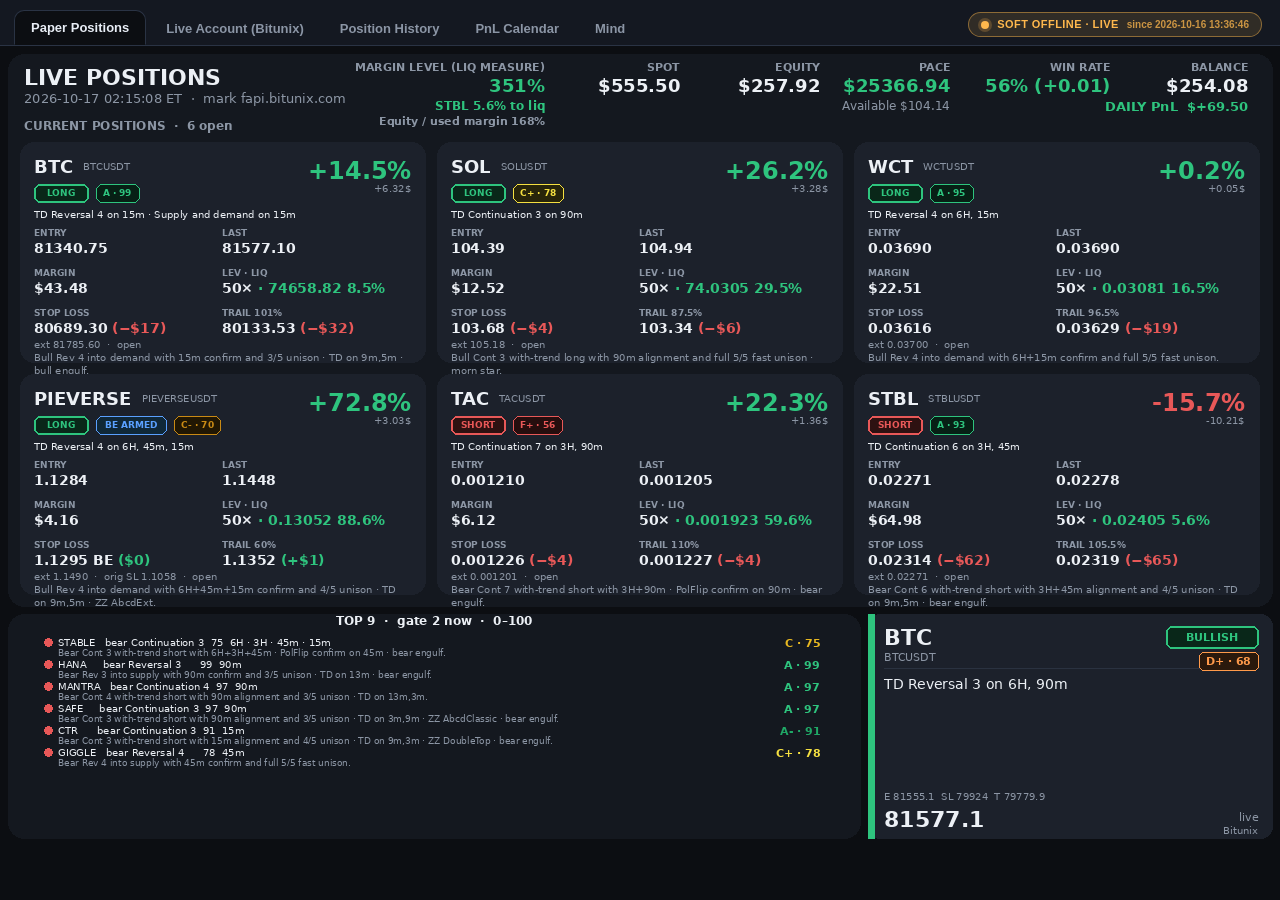
==== live-positions.html @ 1aa9d843 "board snapshot 2026-10-17 19:03:31 EDT" ====
<!doctype html>
<html lang="en">
<head>
<meta charset="utf-8"/>
<meta name="viewport" content="width=device-width, initial-scale=1"/>
<title>Live Positions · History</title>
<style>
  :root {
    --bg: #0c0e12;
    --panel: #141821;
    --card: #1a2030;
    --muted: #8b95a5;
    --white: #e8edf5;
    --bull: #2ec47e;
    --bear: #e85858;
    --line: #2a3344;
    --accent: #5aa0ff;
    --be: #5ec8ff;
    --trail: #c9a227;
  }
  * { box-sizing: border-box; }
  html, body {
    margin: 0; padding: 0; width: 100%; height: 100%;
    background: var(--bg); color: var(--white);
    font: 13px/1.35 -apple-system, BlinkMacSystemFont, "Segoe UI", sans-serif;
    cursor: default;
  }
  #chrome {
    display: flex; flex-direction: column; height: 100%;
  }
  #tabs {
    display: flex; gap: 4px; padding: 10px 14px 0;
    background: var(--panel); border-bottom: 1px solid var(--line);
    flex: 0 0 auto;
  }
  .tab {
    appearance: none; border: 0; cursor: pointer;
    background: transparent; color: var(--muted);
    padding: 10px 16px; border-radius: 10px 10px 0 0;
    font: 600 13px/1 -apple-system, BlinkMacSystemFont, "Segoe UI", sans-serif;
  }
  .tab:hover { color: var(--white); }
  .tab.active {
    background: var(--bg); color: var(--white);
    border: 1px solid var(--line); border-bottom-color: var(--bg);
  }
  #panels { flex: 1 1 auto; min-height: 0; position: relative; }
  .panel { display: none; width: 100%; height: 100%; }
  .panel.active { display: block; }
  #board, #acct-board {
    display: block; width: 100%; height: 100%;
    object-fit: contain; background: var(--bg);
    cursor: default;
  }
  /* No fixed bottom trade HUD/ticker: keep Top 9 Confluence unobstructed. */
  #hud { display: none !important; }
  #history-wrap {
    height: 100%; overflow: auto; padding: 12px 14px 24px;
  }
  #hist-summary {
    display: flex; flex-wrap: wrap; gap: 14px 22px;
    margin-bottom: 12px; color: var(--muted); font-size: 12px;
  }
  #hist-summary strong { color: var(--white); font-weight: 600; }
  table.hist {
    width: 100%; border-collapse: collapse; min-width: 1100px;
  }
  table.hist th, table.hist td {
    text-align: left; padding: 9px 10px;
    border-bottom: 1px solid var(--line); white-space: nowrap;
  }
  table.hist th {
    position: sticky; top: 0; background: var(--panel);
    color: var(--muted); font-size: 11px; font-weight: 600;
    letter-spacing: 0.02em; z-index: 1;
  }
  table.hist tr:hover td { background: rgba(255,255,255,0.02); }
  .up { color: var(--bull); }
  .dn { color: var(--bear); }
  .badge {
    display: inline-block; padding: 2px 8px; border-radius: 6px;
    font-size: 11px; font-weight: 700; letter-spacing: 0.03em;
  }
  .badge.long { color: var(--bull); background: rgba(46,196,126,0.12); border: 1px solid rgba(46,196,126,0.35); }
  .badge.short { color: var(--bear); background: rgba(232,88,88,0.12); border: 1px solid rgba(232,88,88,0.35); }
  .badge.SL { color: var(--bear); background: rgba(232,88,88,0.14); border: 1px solid rgba(232,88,88,0.4); }
  .badge.BE { color: var(--be); background: rgba(94,200,255,0.12); border: 1px solid rgba(94,200,255,0.4); }
  .badge.TRAIL { color: var(--trail); background: rgba(201,162,39,0.14); border: 1px solid rgba(201,162,39,0.45); }
  .badge.MANUAL, .badge.RESET, .badge.UNKNOWN {
    color: var(--muted); background: rgba(139,149,165,0.1); border: 1px solid rgba(139,149,165,0.35);
  }
  .empty {
    color: var(--muted); padding: 48px 16px; text-align: center; font-size: 15px;
  }

  /* PnL Calendar tab */
  #pnl-wrap {
    height: 100%; overflow: auto; padding: 14px 16px 28px;
  }
  #pnl-strip {
    display: flex; flex-wrap: wrap; gap: 12px 20px; align-items: center;
    margin-bottom: 16px; padding: 12px 14px;
    background: var(--panel); border: 1px solid var(--line); border-radius: 12px;
  }
  #pnl-strip .chip {
    display: flex; flex-direction: column; gap: 2px; min-width: 148px;
  }
  #pnl-strip .chip .lbl {
    color: var(--muted); font-size: 11px; font-weight: 600;
    letter-spacing: 0.04em; text-transform: uppercase;
  }
  #pnl-strip .chip .val {
    font-size: 18px; font-weight: 700; font-variant-numeric: tabular-nums;
  }
  #pnl-strip .meta {
    color: var(--muted); font-size: 12px; margin-left: auto;
    max-width: 420px; text-align: right; line-height: 1.35;
  }
  #pnl-cal-head {
    display: flex; align-items: baseline; justify-content: space-between;
    margin: 4px 0 10px;
  }
  #pnl-cal-head h2 {
    margin: 0; font-size: 16px; font-weight: 700; letter-spacing: 0.02em;
  }
  #pnl-cal-head .sub { color: var(--muted); font-size: 12px; }
  .cal-grid {
    display: grid; grid-template-columns: repeat(7, 1fr); gap: 6px;
    max-width: 920px;
  }
  .cal-dow {
    text-align: center; color: var(--muted); font-size: 11px; font-weight: 600;
    padding: 6px 0 2px; letter-spacing: 0.04em;
  }
  .cal-cell {
    min-height: 98px; border-radius: 10px; border: 1px solid var(--line);
    background: var(--card); padding: 8px 8px 6px;
    display: flex; flex-direction: column; gap: 2px;
  }
  .cal-cell.blank { visibility: hidden; border: 0; background: transparent; }
  .cal-cell.future { opacity: 0.45; }
  .cal-cell.today {
    border-color: var(--accent);
    box-shadow: 0 0 0 1px rgba(90,160,255,0.35);
  }
  .cal-cell .d {
    color: var(--muted); font-size: 11px; font-weight: 600;
  }
  .cal-cell.today .d { color: var(--accent); }
  .cal-cell .pnl {
    font-size: 14px; font-weight: 700; font-variant-numeric: tabular-nums;
  }
  .cal-cell .pnl.zero { color: var(--muted); font-weight: 500; }
  .cal-cell .pnl .cf {
    font-size: 11px; font-weight: 600; color: var(--muted);
    margin-left: 3px; white-space: nowrap;
  }
  .cal-cell .pace {
    font-size: 11px; font-weight: 600; font-variant-numeric: tabular-nums;
    letter-spacing: 0.01em;
  }
  .cal-cell .pace.zero { color: var(--muted); font-weight: 500; }
  .cal-cell .pace .tag {
    color: var(--muted); font-weight: 600; font-size: 10px;
    letter-spacing: 0.03em; text-transform: uppercase; margin-right: 3px;
  }
  .cal-cell .subn {
    color: var(--muted); font-size: 10px; margin-top: auto;
  }
  .cal-cell.up-bg { background: rgba(46,196,126,0.08); }
  .cal-cell.dn-bg { background: rgba(232,88,88,0.08); }

  #tabs { align-items: flex-end; }
  #soft-offline-badge {
    margin-left: auto;
    margin-bottom: 8px;
    margin-right: 4px;
    display: inline-flex; align-items: center; gap: 8px;
    padding: 6px 12px; border-radius: 999px;
    font: 700 11px/1 -apple-system, BlinkMacSystemFont, "Segoe UI", sans-serif;
    letter-spacing: 0.04em; text-transform: uppercase;
    border: 1px solid var(--line); color: var(--muted);
    background: rgba(139,149,165,0.08);
    user-select: none;
  }
  #soft-offline-badge .dot {
    width: 8px; height: 8px; border-radius: 50%;
    background: var(--muted); flex: 0 0 auto;
  }
  #soft-offline-badge.live {
    color: #ffb84d;
    border-color: rgba(255,184,77,0.45);
    background: rgba(255,184,77,0.12);
  }
  #soft-offline-badge.live .dot {
    background: #ffb84d;
    box-shadow: 0 0 0 3px rgba(255,184,77,0.22);
  }
  #soft-offline-badge .sub {
    font-weight: 600; text-transform: none; letter-spacing: 0;
    color: inherit; opacity: 0.75; font-size: 10px;
  }

  /* Mind tab — live trader-thought stream (mind/MIND_STREAM.jsonl) */
  #mind-wrap {
    height: 100%; display: flex; flex-direction: column;
    padding: 12px 14px 24px; gap: 10px; overflow-y: auto;
  }
  #mind-head {
    display: flex; align-items: baseline; gap: 14px; flex-wrap: wrap;
    color: var(--muted); font-size: 12px;
  }
  #mind-head strong { color: var(--white); font-weight: 600; }
  #mind-box {
    flex: 0 0 auto; height: 44vh; min-height: 220px; overflow-y: auto;
    background: var(--panel); border: 1px solid var(--line); border-radius: 12px;
    padding: 10px 14px;
    font: 13px/1.5 ui-monospace, SFMono-Regular, Menlo, Consolas, monospace;
  }
  #mind-box .mline {
    display: grid; grid-template-columns: 74px 92px 1fr; gap: 10px;
    padding: 3px 0 3px 8px; border-left: 2px solid transparent;
    border-bottom: 1px solid rgba(42,51,68,0.45);
  }
  #mind-box .mline:last-child { border-bottom: 0; }
  #mind-box .t { color: var(--muted); font-variant-numeric: tabular-nums; }
  #mind-box .a { color: var(--white); font-weight: 600; white-space: nowrap; overflow: hidden; text-overflow: ellipsis; }
  #mind-box .x {
    color: #cfd6e2; white-space: pre-wrap; word-break: break-word;
    font-family: -apple-system, BlinkMacSystemFont, "Segoe UI", sans-serif;
  }
  #mind-box .k { font-size: 10px; font-weight: 700; letter-spacing: 0.04em; text-transform: uppercase; margin-right: 6px; opacity: 0.85; }
  #mind-box .mline.close  { border-left-color: rgba(201,162,39,0.6); }  .mline.close  .k { color: var(--trail); }
  #mind-box .mline.pick   { border-left-color: rgba(46,196,126,0.6); }  .mline.pick   .k { color: var(--bull); }
  #mind-box .mline.skip   { border-left-color: rgba(139,149,165,0.45);} .mline.skip   .k { color: var(--muted); }
  #mind-box .mline.soft   { border-left-color: rgba(94,200,255,0.6); }  .mline.soft   .k { color: var(--be); }
  #mind-box .mline.ideology { border-left-color: rgba(180,140,255,0.6);} .mline.ideology .k { color: #b48cff; }
  #mind-box .mline.every9 { border-left-color: rgba(255,184,77,0.6); }  .mline.every9 .k { color: #ffb84d; }
  #mind-box .mline.out_of_scope{ border-left-color: rgba(255,170,60,0.8); } .mline.out_of_scope .k { color: #ffaa3c; }
  #mind-box .mline.thought{ border-left-color: rgba(90,160,255,0.6); }  .mline.thought .k { color: var(--accent); }
  #mind-panels {
    display: grid; grid-template-columns: repeat(auto-fit, minmax(420px, 1fr)); gap: 10px;
  }
  .mpanel {
    background: var(--panel); border: 1px solid var(--line); border-radius: 12px;
    padding: 10px 14px 12px; min-width: 0;
  }
  .mpanel h3 {
    margin: 0 0 8px; font-size: 12px; font-weight: 700; letter-spacing: 0.04em;
    text-transform: uppercase; color: var(--muted); display: flex; justify-content: space-between; gap: 8px;
  }
  .mpanel h3 .sub { text-transform: none; letter-spacing: 0; font-weight: 600; opacity: 0.8; }
  .mpanel .body { max-height: 340px; overflow-y: auto; font-size: 12.5px; line-height: 1.45; color: #cfd6e2; }
  .mpanel ul { margin: 2px 0 8px; padding-left: 18px; }
  .mpanel li { margin: 2px 0; }
  .mpanel .lbl2 { color: var(--muted); font-size: 11px; font-weight: 700; letter-spacing: 0.03em; text-transform: uppercase; margin: 8px 0 2px; }
  .mpanel .chipline { display: flex; flex-wrap: wrap; gap: 6px 14px; color: var(--muted); font-size: 12px; margin-bottom: 4px; }
  .mpanel .chipline strong { color: var(--white); }
  .mpanel details { border-top: 1px solid rgba(42,51,68,0.6); padding: 4px 0; }
  .mpanel summary { cursor: pointer; color: var(--white); font-weight: 600; }
  .mpanel details pre { white-space: pre-wrap; word-break: break-word; margin: 4px 0 6px; font: 12px/1.45 -apple-system, BlinkMacSystemFont, "Segoe UI", sans-serif; color: #cfd6e2; }
  .mpanel .ph { color: var(--bull); } .mpanel .off { color: var(--muted); }
  .mpanel .idea { padding: 4px 0; border-bottom: 1px solid rgba(42,51,68,0.45); }
  .mpanel .idea:last-child { border-bottom: 0; }
  .mpanel .idea .t { color: var(--muted); font-size: 11px; margin-right: 8px; }
  .mpanel .ro { color: var(--muted); font-size: 11px; margin-top: 6px; }
  #mind-box .quiet { color: var(--muted); padding: 40px 0; text-align: center; font-size: 15px;
    font-family: -apple-system, BlinkMacSystemFont, "Segoe UI", sans-serif; }
  /* Liquidation chip hotspot (Chill 2026-10-14): tooltip + MT4-style red pulse */
  #liq-hot { position:absolute; left:30.5%; top:0.6%; width:13.5%; height:8.4%; border-radius:8px; cursor:help; }
  #liq-hot.red { animation: liqpulse 1s ease-in-out infinite; }
  #liq-hot.amber { box-shadow: 0 0 0 2px rgba(240,176,64,.55) inset; }
  @keyframes liqpulse { 0%,100% { box-shadow:0 0 0 2px rgba(232,88,88,.9) inset, 0 0 10px rgba(232,88,88,.7);} 50% { box-shadow:0 0 0 2px rgba(232,88,88,.15) inset, 0 0 0 rgba(232,88,88,0);} }
</style>
</head>
<body>
<div id="chrome">
  <div id="tabs" role="tablist">
    <button class="tab active" data-tab="live" role="tab" aria-selected="true">Paper Positions</button>
    <button class="tab" data-tab="acct" role="tab" aria-selected="false">Live Account (Bitunix)</button>
    <button class="tab" data-tab="history" role="tab" aria-selected="false">Position History</button>
    <button class="tab" data-tab="pnl" role="tab" aria-selected="false">PnL Calendar</button>
    <button class="tab" data-tab="mind" role="tab" aria-selected="false">Mind</button>
    <div id="soft-offline-badge" title="Soft Offline fallback status" aria-live="polite">
      <span class="dot" aria-hidden="true"></span>
      <span class="lbl">Soft Offline · —</span>
      <span class="sub"></span>
    </div>
  </div>
  <div id="panels">
    <div id="panel-live" class="panel active" role="tabpanel">
      <div id="board-wrap" style="position:relative;display:inline-block;max-width:100%">
      <img id="board" alt="Live Positions board" src="positions-board.png"/>
      <div id="liq-hot" title="Liquidation: loading…"></div>
      </div>
    </div>
    <div id="panel-acct" class="panel" role="tabpanel">
      <div id="acct-board-wrap" style="position:relative;display:inline-block;max-width:100%">
      <img id="acct-board" alt="Live Account (Bitunix) board" src="live-account-board.png"/>
      </div>
      <div id="acct-summary" class="empty" style="display:none">Live account board unavailable.</div>
    </div>
    <div id="panel-history" class="panel" role="tabpanel">
      <div id="history-wrap">
        <div id="hist-summary">Loading history…</div>
        <div id="hist-table"></div>
      </div>
    </div>
    <div id="panel-pnl" class="panel" role="tabpanel">
      <div id="pnl-wrap">
        <div id="pnl-strip">Loading calendar…</div>
        <div id="pnl-cal-head">
          <h2 id="pnl-month-label">—</h2>
          <div class="sub" id="pnl-month-sub"></div>
        </div>
        <div id="pnl-grid" class="cal-grid"></div>
      </div>
    </div>
    <div id="panel-mind" class="panel" role="tabpanel">
      <div id="mind-wrap">
        <div id="mind-head"><span>Trader thought · LeBron + Apothua</span><span id="mind-meta"></span></div>
        <div id="mind-box" aria-live="polite"><div class="quiet">Mind is quiet.</div></div>
        <div id="mind-panels">
          <div class="mpanel" id="mp-soft"><h3>Current Soft Growth <span class="sub"></span></h3><div class="body">Loading…</div></div>
          <div class="mpanel" id="mp-aplus"><h3>A+ Criteria <span class="sub"></span></h3><div class="body">Loading…</div></div>
          <div class="mpanel" id="mp-ideo"><h3>Ideology <span class="sub"></span></h3><div class="body">Loading…</div></div>
          <div class="mpanel" id="mp-shadow"><h3>Shadow account (live balance, never sends orders) <span class="sub"></span></h3><div class="body">Loading…</div></div>
          <div class="mpanel" id="mp-ideas"><h3>Out-of-scope ideas <span class="sub"></span></h3><div class="body">No ideas yet.</div></div>
          <div class="mpanel" id="mp-apothua-actions"><h3>Apothua actions <span class="sub"></span></h3><div class="body">No actions yet.</div></div>
        </div>
      </div>
    </div>
  </div>
</div>
<script>
const img = document.getElementById('board');
const histSummary = document.getElementById('hist-summary');
const histTable = document.getElementById('hist-table');

function bust(url) {
  return url + (url.includes('?') ? '&' : '?') + 'ts=' + Date.now();
}
function fmtPx(v) {
  if (v == null || v === '') return '—';
  const n = Number(v);
  if (!Number.isFinite(n)) return String(v);
  if (Math.abs(n) >= 100) return n.toFixed(2);
  if (Math.abs(n) >= 1) return n.toFixed(4);
  if (Math.abs(n) >= 0.01) return n.toFixed(5);
  return n.toFixed(6);
}
function fmtUsd(v) {
  if (v == null || !Number.isFinite(Number(v))) return '—';
  const n = Number(v);
  const sign = n > 0 ? '+' : '';
  return sign + '$' + n.toFixed(2);
}
function fmtPct(v) {
  if (v == null || !Number.isFinite(Number(v))) return '—';
  const n = Number(v);
  const sign = n > 0 ? '+' : '';
  return sign + n.toFixed(2) + '%';
}
function fmtDur(sec) {
  if (sec == null || !Number.isFinite(Number(sec))) return '—';
  let s = Math.max(0, Math.round(Number(sec)));
  const h = Math.floor(s / 3600); s %= 3600;
  const m = Math.floor(s / 60); s %= 60;
  if (h) return h + 'h ' + m + 'm';
  if (m) return m + 'm ' + s + 's';
  return s + 's';
}
/* Chill confluence grade colors — same ladder as render_last9.score_grade */
const GRADE_HEX = {
  'A+': '#4EFF9A', 'A': '#2EC47E', 'A-': '#1FA866',
  'B+': '#7EE8B0', 'B': '#B4D84A', 'B-': '#8AA82E',
  'C+': '#F5E040', 'C': '#E8B820', 'C-': '#C98A14',
  'D+': '#FF9A4A', 'D': '#F07828', 'D-': '#D05018',
  'F': '#E85858', '—': '#8B95A5'
};
function gradeLetter(score) {
  if (score == null || score === '') return '—';
  const s = Math.max(0, Math.min(100, Math.round(Number(score))));
  if (!Number.isFinite(s)) return '—';
  if (s >= 100) return 'A+';
  if (s >= 93) return 'A';
  if (s >= 90) return 'A-';
  if (s >= 87) return 'B+';
  if (s >= 83) return 'B';
  if (s >= 80) return 'B-';
  if (s >= 77) return 'C+';
  if (s >= 73) return 'C';
  if (s >= 70) return 'C-';
  if (s >= 67) return 'D+';
  if (s >= 63) return 'D';
  if (s >= 60) return 'D-';
  return 'F';
}
function gradeHex(letter, score) {
  const L = (score != null && score !== '') ? gradeLetter(score)
    : ((letter && letter !== '') ? String(letter) : '—');
  return GRADE_HEX[L] || GRADE_HEX['—'];
}
function gradeBadgeHtml(grade, score) {
  let letter = grade || '—';
  let label;
  if (score != null && score !== '') {
    letter = gradeLetter(score);
    label = letter + '·' + Number(score);
  } else {
    label = '—';
    letter = '—';
  }
  const hex = gradeHex(letter, score);
  return '<span class="grade" style="color:' + hex + '">' + label + '</span>';
}

document.querySelectorAll('.tab').forEach(btn => {
  btn.addEventListener('click', () => {
    document.querySelectorAll('.tab').forEach(b => {
      b.classList.toggle('active', b === btn);
      b.setAttribute('aria-selected', b === btn ? 'true' : 'false');
    });
    const id = btn.dataset.tab;
    document.getElementById('panel-live').classList.toggle('active', id === 'live');
    document.getElementById('panel-history').classList.toggle('active', id === 'history');
    document.getElementById('panel-pnl').classList.toggle('active', id === 'pnl');
    document.getElementById('panel-mind').classList.toggle('active', id === 'mind');
    document.getElementById('panel-acct').classList.toggle('active', id === 'acct');
    if (id === 'acct') refreshAcct();
    if (id === 'history') refreshHistory();
    if (id === 'pnl') refreshPnl();
    if (id === 'mind') { mindStick = true; refreshMind(); refreshMindPanels(); }
  });
});

function refreshPng() {
  const next = new Image();
  next.onload = () => { img.src = next.src; };
  next.src = bust('positions-board.png');
}

async function refreshHistory() {
  try {
    const r = await fetch(bust('position-history.json'), {cache: 'no-store'});
    if (!r.ok) throw new Error('HTTP ' + r.status);
    const d = await r.json();
    const rows = d.positionList || [];
    const bt = d.by_trigger || {};
    const trigBits = Object.keys(bt).sort().map(k => k + ' ' + bt[k]).join(' · ') || '—';
    histSummary.innerHTML =
      '<span>Updated <strong>' + (d.updated_iso || '—') + '</strong></span>' +
      '<span>Closed <strong>' + (d.n || 0) + '</strong></span>' +
      '<span>Wins <strong class="up">' + (d.wins || 0) + '</strong> · Losses <strong class="dn">' + (d.losses || 0) + '</strong></span>' +
      '<span>Realized <strong class="' + ((d.realized_pnl_usd || 0) >= 0 ? 'up' : 'dn') + '">' +
        fmtUsd(d.realized_pnl_usd) + '</strong></span>' +
      '<span>Exits <strong>' + trigBits + '</strong></span>';
    if (!rows.length) {
      histTable.innerHTML = '<div class="empty">No closed paper positions yet.</div>';
      return;
    }
    let html = '<table class="hist"><thead><tr>' +
      '<th>Symbol</th><th>Side</th><th>Entry</th><th>Close</th>' +
      '<th>Qty (notional)</th><th>Margin</th><th>Lev</th>' +
      '<th>Realized PnL</th><th>Margin %</th><th>Fee</th><th>Funding</th>' +
      '<th>Exit</th><th>Trail %</th><th>Kind</th>' +
      '<th>Opened</th><th>Closed</th><th>Duration</th>' +
      '</tr></thead><tbody>';
    for (const row of rows) {
      const pnl = Number(row.realizedPNL != null ? row.realizedPNL : row.pnl_usd);
      const pct = Number(row.pnl_margin_pct);
      const pnlCls = pnl >= 0 ? 'up' : 'dn';
      const pctCls = pct >= 0 ? 'up' : 'dn';
      const side = (row.side_ui || '—').toUpperCase();
      const sideCls = side === 'LONG' ? 'long' : (side === 'SHORT' ? 'short' : '');
      const trig = row.exit_trigger || 'UNKNOWN';
      const trail = row.trail_pct != null ? (Number(row.trail_pct) + '%') : '—';
      html += '<tr>' +
        '<td><strong>' + (row.symbol || row.name || '—') + '</strong></td>' +
        '<td><span class="badge ' + sideCls + '">' + side + '</span></td>' +
        '<td>' + fmtPx(row.entryPrice != null ? row.entryPrice : row.entry) + '</td>' +
        '<td>' + fmtPx(row.closePrice != null ? row.closePrice : row.exit) + '</td>' +
        '<td>' + fmtPx(row.maxQty != null ? row.maxQty : row.notional) + '</td>' +
        '<td>' + (row.margin != null ? ('$' + Number(row.margin).toFixed(2)) : '—') + '</td>' +
        '<td>' + (row.leverage != null ? (row.leverage + '×') : '—') + '</td>' +
        '<td class="' + pnlCls + '">' + fmtUsd(pnl) + '</td>' +
        '<td class="' + pctCls + '">' + fmtPct(pct) + '</td>' +
        '<td>' + (row.fee != null ? ('$' + Number(row.fee).toFixed(4)) : '—') + '</td>' +
        '<td>' + (row.funding != null ? Number(row.funding).toFixed(4) : '0.0000') + '</td>' +
        '<td><span class="badge ' + trig + '">' + trig + '</span></td>' +
        '<td>' + trail + '</td>' +
        '<td>' + (row.kind || '—') + '</td>' +
        '<td>' + (row.opened_et || '—') + '</td>' +
        '<td>' + (row.closed_et || '—') + '</td>' +
        '<td>' + fmtDur(row.duration_sec) + '</td>' +
        '</tr>';
    }
    html += '</tbody></table>';
    histTable.innerHTML = html;
  } catch (e) {
    histSummary.textContent = 'Waiting for history… (' + e.message + ')';
    histTable.innerHTML = '';
  }
}


const MONTH_NAMES = ['January','February','March','April','May','June',
  'July','August','September','October','November','December'];
const DOW = ['Mon','Tue','Wed','Thu','Fri','Sat','Sun'];

function fmtUsdSigned(v) {
  if (v == null || !Number.isFinite(Number(v))) return '—';
  const n = Number(v);
  if (Math.abs(n) < 0.005) return '$0.00';
  const sign = n > 0 ? '+' : '−';
  const body = Math.abs(n).toLocaleString('en-US', {
    minimumFractionDigits: 2, maximumFractionDigits: 2
  });
  return sign + '$' + body;
}
function fmtR(v) {
  if (v == null || !Number.isFinite(Number(v))) return '—';
  const n = Number(v);
  const sign = n > 0 ? '+' : (n < 0 ? '' : '');
  return sign + n.toFixed(2) + 'R';
}

async function refreshPnl() {
  const strip = document.getElementById('pnl-strip');
  const grid = document.getElementById('pnl-grid');
  const monthLabel = document.getElementById('pnl-month-label');
  const monthSub = document.getElementById('pnl-month-sub');
  try {
    const r = await fetch(bust('mind/PNL_CALENDAR.json'), {cache: 'no-store'});
    if (!r.ok) throw new Error('HTTP ' + r.status);
    const d = await r.json();
    const s7 = d.pnl_7d || {};
    const s30 = d.pnl_30d || {};
    const today = d.today || {};
    const cls = (v) => (Number(v) > 0 ? 'up' : (Number(v) < 0 ? 'dn' : ''));
    const paceLine = (pnl, pace, note) =>
      '<span class="lbl" style="margin-top:8px">Pace</span>' +
      '<span class="val ' + cls(pace) + '">' + fmtUsdSigned(pace) + '</span>' +
      '<span class="subn" style="color:var(--muted);font-size:11px">' + note + '</span>';
    const n7 = (s7.pace_n != null ? s7.pace_n : (s7.days || 7));
    const n30 = (s30.pace_n != null ? s30.pace_n : (s30.days || 30));
    strip.innerHTML =
      '<div class="chip"><span class="lbl">1-day PnL</span>' +
        '<span class="val ' + cls(today.pnl_usd) + '">' + fmtUsdSigned(today.pnl_usd) + '</span>' +
        '<span class="subn" style="color:var(--muted);font-size:11px">' +
          (today.date || '—') + ' · ' + (today.n || 0) + ' closes</span>' +
        paceLine(today.pnl_usd, today.pace_usd,
          'live · locks 20:00 ET · day × 365') +
        '</div>' +
      '<div class="chip"><span class="lbl">7-day PnL</span>' +
        '<span class="val ' + cls(s7.pnl_usd) + '">' + fmtUsdSigned(s7.pnl_usd) + '</span>' +
        '<span class="subn" style="color:var(--muted);font-size:11px">' +
          fmtR(s7.r) + ' · ' + (s7.n || 0) + ' closes</span>' +
        paceLine(s7.pnl_usd, s7.pace_usd,
          'avg day × 365 · N=' + n7) +
        '</div>' +
      '<div class="chip"><span class="lbl">30-day PnL</span>' +
        '<span class="val ' + cls(s30.pnl_usd) + '">' + fmtUsdSigned(s30.pnl_usd) + '</span>' +
        '<span class="subn" style="color:var(--muted);font-size:11px">' +
          fmtR(s30.r) + ' · ' + (s30.n || 0) + ' closes</span>' +
        paceLine(s30.pnl_usd, s30.pace_usd,
          'avg day × 365 · N=' + n30) +
        '</div>' +
      '<div class="meta">Day = closes in [prev 20:00, this 20:00) ET · ' +
        'Pace locks with that day at 20:00 ET · ' +
        '1-day = PnL × 365 · 7/30 = (sum PnL / N) × 365 · ' +
        'updated ' + (d.updated_iso || '—') +
        '<br/>window ' + ((d.current_session_window || {}).start_et || '') +
        ' → ' + ((d.current_session_window || {}).end_et || '') + '</div>';

    const m = d.month || {};
    const y = m.year, mo = m.month;
    monthLabel.textContent = (MONTH_NAMES[(mo || 1) - 1] || '') + ' ' + (y || '');
    monthSub.textContent = 'Session cutoff 20:00 ET · cell Pace = day PnL × 365 · locks with the day';

    let g = '';
    for (const dow of DOW) g += '<div class="cal-dow">' + dow + '</div>';
    const cells = m.cells || [];
    for (const c of cells) {
      if (!c) {
        g += '<div class="cal-cell blank"></div>';
        continue;
      }
      const pnl = Number(c.pnl_usd || 0);
      const empty = !!c.empty || c.n === 0;
      let pnlCls = 'zero';
      let bg = '';
      if (!empty && pnl > 0) { pnlCls = 'up'; bg = ' up-bg'; }
      else if (!empty && pnl < 0) { pnlCls = 'dn'; bg = ' dn-bg'; }
      const fut = c.is_future ? ' future' : '';
      const tod = c.is_today ? ' today' : '';
      const pnlTxt = empty ? (c.is_future ? '—' : '$0') : fmtUsdSigned(pnl);
      // $550 session day only (2026-10-03). Parenthetical is display-only.
      // 7d/30d chips keep using actual pnl. Pace above stays day PnL × 365.
      let cfHtml = '';
      if (!c.is_future && c.counterfactual_pnl_usd != null &&
          Number.isFinite(Number(c.counterfactual_pnl_usd))) {
        cfHtml = ' <span class="cf" title="if never reset: actual × (pre-reset Balance / 550)">(' +
          fmtUsdSigned(Number(c.counterfactual_pnl_usd)) + ')</span>';
      }
      let sub = empty
        ? (c.is_future ? '' : 'no closes')
        : ((c.n || 0) + ' close' + (c.n === 1 ? '' : 's') +
           (c.r != null ? (' · ' + fmtR(c.r)) : ''));
      if (cfHtml) sub = (sub ? sub + ' · ' : '') + 'no-reset × pre/550';
      let paceHtml = '';
      if (!c.is_future) {
        const pace = (c.pace_usd == null) ? (pnl * 365) : Number(c.pace_usd);
        const paceCls = (empty || Math.abs(pace) < 0.005) ? 'zero' : (pace > 0 ? 'up' : 'dn');
        const lockTag = c.is_today ? 'live' : 'locked';
        paceHtml = '<div class="pace ' + paceCls + '"><span class="tag">Pace</span>' +
          fmtUsdSigned(pace) + ' · ' + lockTag + '</div>';
      }
      g += '<div class="cal-cell' + bg + fut + tod + '">' +
        '<div class="d">' + c.day + '</div>' +
        '<div class="pnl ' + pnlCls + '">' + pnlTxt + cfHtml + '</div>' +
        paceHtml +
        '<div class="subn">' + sub + '</div>' +
        '</div>';
    }
    grid.innerHTML = g;
  } catch (e) {
    strip.textContent = 'Waiting for PnL calendar… (' + e.message + ')';
    grid.innerHTML = '';
  }
}


async function refreshSoftOfflineBadge() {
  const el = document.getElementById('soft-offline-badge');
  if (!el) return;
  const lbl = el.querySelector('.lbl');
  const sub = el.querySelector('.sub');
  try {
    const r = await fetch(bust('mind/SOFT_OFFLINE_FALLBACK.json'), {cache: 'no-store'});
    if (!r.ok) throw new Error('HTTP ' + r.status);
    const d = await r.json();
    const armed = !!d.armed;
    const pct = d.usage_remaining_pct;
    const thr = (d.threshold_pct != null ? Number(d.threshold_pct) : 2);
    const live = armed || (pct != null && Number(pct) <= thr);
    el.classList.toggle('live', live);
    lbl.textContent = live ? 'Soft Offline · LIVE' : 'Soft Offline · off';
    let tip = live
      ? (d.reason || 'box Soft/Ideology owns every-9')
      : 'agent Soft (prefer while usage > ' + thr + '%)';
    if (pct != null && Number.isFinite(Number(pct))) {
      tip += ' · usage ' + Number(pct).toFixed(1) + '%';
    }
    sub.textContent = live ? (d.armed_ts_et ? ('since ' + String(d.armed_ts_et).replace(/\s*ET$/, '')) : '') : '';
    el.title = tip;
  } catch (e) {
    el.classList.remove('live');
    lbl.textContent = 'Soft Offline · —';
    sub.textContent = '';
    el.title = 'Soft Offline status unavailable (' + e.message + ')';
  }
}

const MIND_MAX = 200;
let mindStick = true;
let mindLastSig = '';
function escHtml(s) {
  return String(s == null ? '' : s).replace(/[&<>"']/g, c => ({'&':'&amp;','<':'&lt;','>':'&gt;','"':'&quot;',"'":'&#39;'}[c]));
}
(function () {
  const box = document.getElementById('mind-box');
  if (box) box.addEventListener('scroll', () => {
    mindStick = (box.scrollHeight - box.scrollTop - box.clientHeight) < 24;
  });
})();
async function refreshMind() {
  const box = document.getElementById('mind-box');
  const meta = document.getElementById('mind-meta');
  if (!box) return;
  let rows = [];
  try {
    const r = await fetch(bust('mind/MIND_STREAM.jsonl'), {cache: 'no-store'});
    if (r.ok) {
      const txt = await r.text();
      const lines = txt.split('\n').filter(l => l.trim()).slice(-MIND_MAX);
      for (const l of lines) { try { rows.push(JSON.parse(l)); } catch (e) {} }
    }
  } catch (e) { rows = []; }
  const sig = rows.length + '|' + (rows.length ? (rows[rows.length - 1].ts + rows[rows.length - 1].text) : '');
  if (sig === mindLastSig) return;
  mindLastSig = sig;
  if (!rows.length) {
    box.innerHTML = '<div class="quiet">Mind is quiet.</div>';
    meta.textContent = '';
    return;
  }
  let html = '';
  for (const d of rows) {
    const kind = String(d.kind || 'thought').replace(/[^a-z0-9]/gi, '');
    const et = String(d.ts_et || '');
    const hm = (et.match(/(\d{2}:\d{2}:\d{2})/) || [,''])[1];
    html += '<div class="mline ' + kind + '" title="' + escHtml(et + (d.ref ? ' · ' + d.ref : '')) + '">' +
      '<span class="t">' + escHtml(hm ? hm.slice(0, 5) + ' ET' : '—') + '</span>' +
      '<span class="a">' + escHtml(d.author || '—') + '</span>' +
      '<span class="x"><span class="k">' + escHtml(kind) + '</span>' +
        (d.symbol ? '<strong>' + escHtml(String(d.symbol).replace(/USDT$/, '')) + '</strong> · ' : '') +
        escHtml(d.text || '') + '</span>' +
      '</div>';
  }
  box.innerHTML = html;
  const last = rows[rows.length - 1];
  meta.innerHTML = '<strong>' + rows.length + '</strong> recent · last ' + escHtml(last.ts_et || '—');
  if (mindStick) box.scrollTop = box.scrollHeight;
}

let mindPanelsSig = '';
const mindIdeoOpen = {};
function setPanel(id, sub, html) {
  const el = document.getElementById(id);
  if (!el) return;
  el.querySelector('h3 .sub').textContent = sub || '';
  const body = el.querySelector('.body');
  const st = body.scrollTop;
  body.innerHTML = html;
  body.scrollTop = st;
}
function fmtR2(v) { const n = Number(v); return Number.isFinite(n) ? ((n > 0 ? '+' : '') + n.toFixed(2) + 'R') : '—'; }
async function refreshMindPanels() {
  let d;
  try {
    const r = await fetch(bust('mind/MIND_PANELS.json'), {cache: 'no-store'});
    if (!r.ok) throw new Error('HTTP ' + r.status);
    d = await r.json();
  } catch (e) {
    for (const id of ['mp-soft','mp-aplus','mp-ideo']) setPanel(id, '', '<span class="off">Waiting for panels… (' + escHtml(e.message) + ')</span>');
    return;
  }
  const sig = d.generated_et + '|' + JSON.stringify(d.src_mtimes || {});
  if (sig === mindPanelsSig) return;
  mindPanelsSig = sig;
  // (a) Soft growth
  const s = d.soft || {};
  let h = '<div class="chipline"><span>Kept closes <strong>' + escHtml(s.n_kept ?? '—') + '</strong></span>' +
    '<span>Last 13 avg <strong>' + fmtR2(s.last13_avg_r) + '</strong>' + (s.last13_at_close_count != null ? ' at close ' + s.last13_at_close_count : '') + '</span>' +
    '<span>Baseline <strong>' + fmtR2(s.baseline_avg_r) + '</strong></span></div>';
  if (s.bias_bars_label) h += '<div class="lbl2">Bias harden / un-harden bars</div><div class="ro">' + escHtml(s.bias_bars_label) + '</div>';
  h += '<div class="lbl2">Active flags</div><ul>' + ((s.active_flags || []).map(f => '<li>' + escHtml(f.text) + '</li>').join('') || '<li class="off">none</li>') + '</ul>';
  h += '<div class="lbl2">Ranking unlocks</div><ul>' + ((s.unlocks || []).map(u => '<li>' + escHtml(u) + '</li>').join('') || '<li class="off">none</li>') + '</ul>';
  const cd = s.combo_demotions || [];
  h += '<div class="lbl2">Provisional combo demotions (' + cd.length + ')</div><ul>' +
    (cd.map(c => '<li><strong>' + escHtml(c.label) + '</strong> · n=' + escHtml(c.n ?? '—') + ' · avg ' + fmtR2(c.avg_net_r) + ' net · sum ' + fmtR2(c.sum_net_r) + (c.provisional ? ' · provisional' : '') + '</li>').join('') || '<li class="off">none</li>') + '</ul>';
  h += '<div class="lbl2">Floors</div><ul>' + ((s.floors || []).map(f => '<li title="' + escHtml(f.note || '') + '"><span class="' + (f.on ? 'ph' : 'off') + '">' + (f.on ? 'ON' : 'off') + '</span> ' + escHtml(f.floor) + (f.applied_et ? ' · ' + escHtml(String(f.applied_et).slice(0, 19)) : '') + '</li>').join('') || '<li class="off">none</li>') + '</ul>';
  if (s.next_best) h += '<div class="ro">Next Soft step: ' + escHtml(s.next_best) + '</div>';
  setPanel('mp-soft', 'updated ' + (s.updated_et || '—'), h);
  // (c) A+ criteria
  const a = d.a_plus || {};
  h = '<div class="chipline"><span>' + escHtml(a.scale || '') + '</span></div>';
  h += '<div class="lbl2">A+ combos</div><ul>' + ((a.a_plus_combos || []).map(c => '<li><strong>' + escHtml(c.label) + '</strong> · <span class="' + (c.status === 'placeholder' ? '' : 'ph') + '">' + escHtml(c.role || c.status) + '</span>' +
    ((c.tfs && c.tfs.length) ? ' · TFs ' + escHtml(c.tfs.join(', ')) : '') + '<br/><span class="off">' + escHtml(c.evidence || '') + '</span></li>').join('') || '<li class="off">none</li>') + '</ul>';
  if (a.placeholder_rule) h += '<div class="lbl2">Placeholder rule</div><div>' + escHtml(a.placeholder_rule) + '</div>';
  if (a.proof_bar) h += '<div class="lbl2">Proof bar</div><div>' + escHtml(a.proof_bar) + '</div>';
  if (a.cont_profile) h += '<div class="lbl2">Cont yardstick (high-A, cap 92)</div><div>Counts ' + escHtml((a.cont_profile.cont_counts || []).join('/')) + ' · ≥' + escHtml(a.cont_profile.min_tfs) + ' TFs · unison ≥' + escHtml(a.cont_profile.min_unison) + '</div>';
  if ((a.combo_floors || []).length) h += '<div class="lbl2">Approved combo floors</div><ul>' + a.combo_floors.map(f => '<li>' + escHtml(f.combo) + ' · floor ' + escHtml(f.floor) + ' / cap ' + escHtml(f.cap) + (f.scope ? ' · ' + escHtml(f.scope) : '') + '</li>').join('') + '</ul>';
  setPanel('mp-aplus', 'updated ' + (a.updated_et || '—'), h);
  // (b) Ideology (collapsible sections; keeps user's open/closed choice)
  const ideo = d.ideology || {};
  document.querySelectorAll('#mp-ideo details').forEach(el => { mindIdeoOpen[el.dataset.h] = el.open; });
  h = (ideo.sections || []).map(sec => {
    const open = (sec.heading in mindIdeoOpen) ? mindIdeoOpen[sec.heading] : !!sec.open;
    return '<details data-h="' + escHtml(sec.heading) + '"' + (open ? ' open' : '') + '><summary>' + escHtml(sec.heading) + '</summary><pre>' + escHtml(sec.text) + '</pre></details>';
  }).join('') || '<span class="off">IDEOLOGY.md not found.</span>';
  setPanel('mp-ideo', 'updated ' + (ideo.updated_et || '—'), h);
  // (d) Ideas — display only
  const ideas = (d.ideas || []).slice(-50);
  h = ideas.length ? ideas.slice().reverse().map(i => '<div class="idea"><span class="t">' + escHtml(String(i.ts_et || '').slice(5, 16)) + ' · ' + escHtml(i.author || '') + '</span>' + (i.symbol ? '<strong>' + escHtml(String(i.symbol).replace(/USDT$/, '')) + '</strong> · ' : '') + escHtml(i.text || '') + '</div>').join('')
    : '<span class="off">No ideas yet.</span>';
  h += '<div class="ro">Display only — ideas never auto-apply to Soft or Ideology.</div>';
  setPanel('mp-ideas', ideas.length + ' shown', h);
  // (e) Apothua actions — code/creations, trade requests + verdicts, trades, every-9 decisions (display only)
  const acts = (d.apothua_actions || []).slice(-50);
  h = acts.length ? acts.slice().reverse().map(i => '<div class="idea"><span class="t">' + escHtml(String(i.ts_et || '').slice(5, 16)) + ' · ' + escHtml(String(i.action || '').replace(/_/g, ' ')) + '</span>' + (i.symbol ? '<strong>' + escHtml(String(i.symbol).replace(/USDT$/, '')) + '</strong> · ' : '') + escHtml(i.text || '') + '</div>').join('')
    : '<span class="off">No actions yet.</span>';
  h += '<div class="ro">Display only — what Apothua did, newest first.</div>';
  setPanel('mp-apothua-actions', acts.length + ' shown', h);
}

function tick() {
  refreshPng();
  refreshSoftOfflineBadge();
  if (document.getElementById('panel-history').classList.contains('active')) {
    refreshHistory();
  }
  if (document.getElementById('panel-pnl').classList.contains('active')) {
    refreshPnl();
  }
  if (document.getElementById('panel-mind').classList.contains('active')) {
    refreshMind();
    refreshMindPanels();
  }
}
// Deep link: live-positions.html#mind (also #history, #pnl) opens that tab.
(function () {
  const h = (location.hash || '').replace('#', '');
  const b = h && document.querySelector('.tab[data-tab="' + h + '"]');
  if (b) b.click();
})();
tick();
setInterval(tick, 2500);

async function loadShadow() {
  try {
    const r = await fetch(bust('positions-live.json'), {cache: 'no-store'});
    const d = await r.json(); const s = d.shadow; const el = document.querySelector('#mp-shadow .body');
    if (!s) { el.textContent = 'No shadow data yet.'; return; }
    const g = d.paper_live_regime || {};
    el.textContent = `Balance $${s.balance} · Equity $${s.equity} · Available $${s.available} · start $${Number(s.start_balance).toFixed(4)} · ` +
      `${s.n_open} open (${(s.opens||[]).join(', ')}) · ${s.n_closed} closed · ${s.n_skipped} skipped (min qty) · ${s.n_liquidations} cross liquidations · ` +
      `regime ${g.id||''} fee ${(g.fee_rate*100||0).toFixed(3)}%/side, stop slip ${(g.stop_slip_frac*100||0).toFixed(0)}% of gap`;
  } catch (e) {}
}
loadShadow(); setInterval(loadShadow, 10000);
async function loadLiq() {
  try {
    const r = await fetch(bust('positions-live.json'), {cache: 'no-store'});
    const d = await r.json(); const L = d.liquidation; const el = document.getElementById('liq-hot');
    if (!el) return;
    el.className = L ? (L.state || '') : '';
    if (!L) { el.title = 'Liquidation: flat, no opens'; return; }
    const th = L.thresholds || {};
    const lines = (d.positions || []).map(p => `${(p.symbol||'').replace('USDT','')} ${p.side}: liq ${p.liq_price == null ? 'none (cross cushion covers it)' : p.liq_price} · ${p.distance_to_liq_pct == null ? '—' : p.distance_to_liq_pct.toFixed(2) + '%'} away · MMR ${((p.liq_mmr||0)*100).toFixed(2)}%`);
    el.title = `Margin level (liq measure) ${L.margin_level_pct}% (equity $${L.equity} ÷ maintenance margin $${L.maint_margin_total}) · same number the ML guard reads\n` +
      `Equity / used margin ${L.equity_used_pct}% (used margin $${L.used_margin}) · cross · ${L.source}\n` +
      `Amber: ML ≤${th.margin_level_amber}% or liq ≤${th.liq_dist_amber}% · Red: ML ≤${th.margin_level_red}% or liq ≤${th.liq_dist_red}%\n\n` + lines.join('\n');
  } catch (e) {}
}
loadLiq(); setInterval(loadLiq, 2500);
// Live Account (Bitunix) tab: same board as Paper Positions, rendered from live-account.json
// (read-only export) by live-mirror/render_live_account_board.py into live-account-board.png.
const acctImg = document.getElementById('acct-board');
function refreshAcct() {
  const next = new Image();
  next.onload = () => { acctImg.src = next.src; acctImg.style.display = ''; document.getElementById('acct-summary').style.display = 'none'; };
  next.onerror = () => { if (!acctImg.naturalWidth) { acctImg.style.display = 'none'; document.getElementById('acct-summary').style.display = ''; } };
  next.src = bust('live-account-board.png');
}
setInterval(() => { if (document.getElementById('panel-acct').classList.contains('active')) refreshAcct(); }, 2500);
</script>
</body>
</html>
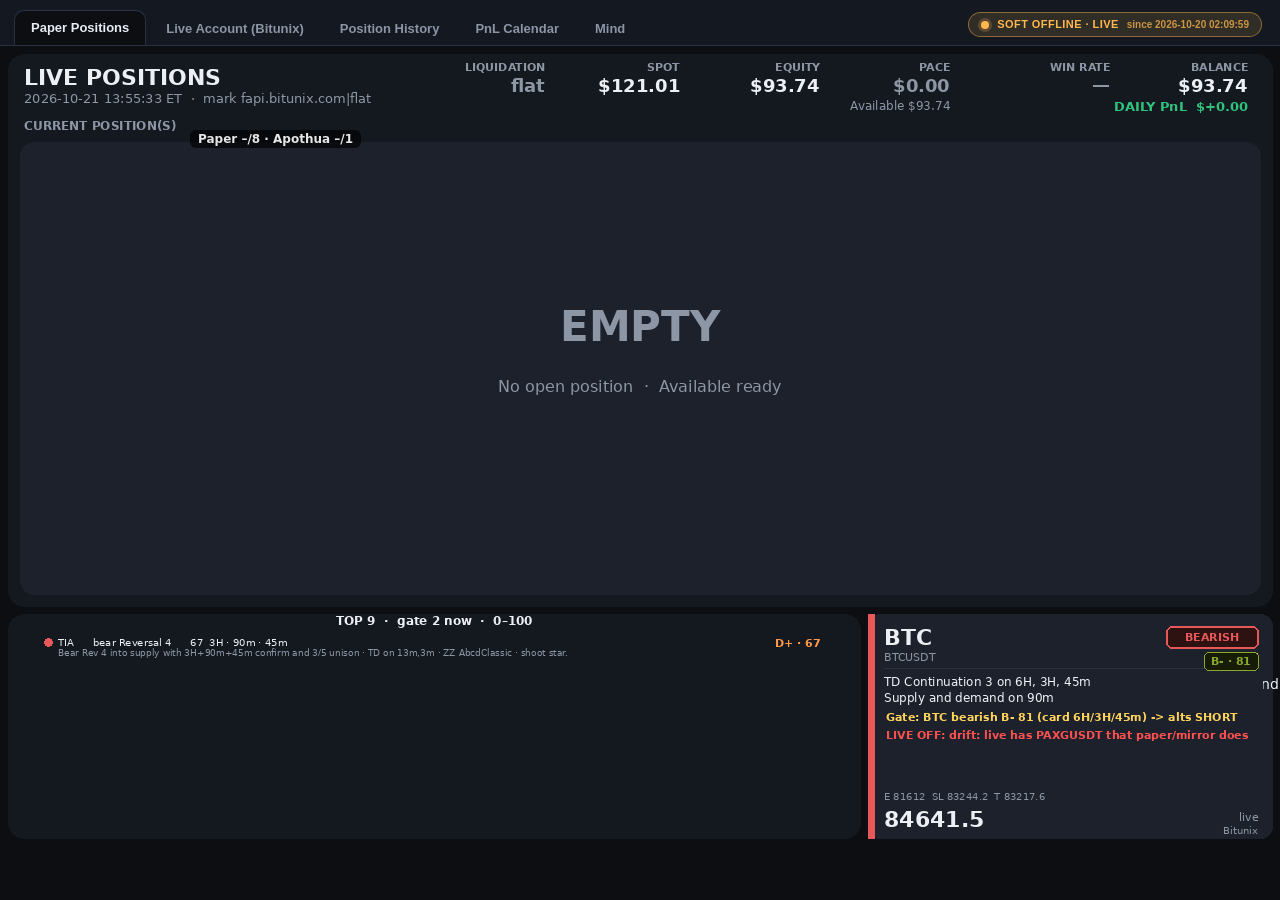
==== commit e01ceb3a: "board snapshot 2026-10-21 13:56:20 EDT" ====
--- a/live-positions.html
+++ b/live-positions.html
@@ -292,6 +292,7 @@
       <div id="board-wrap" style="position:relative;display:inline-block;max-width:100%">
       <img id="board" alt="Live Positions board" src="positions-board.png"/>
       <div id="liq-hot" title="Liquidation: loading…"></div>
+      <div id="slot-split" style="position:absolute;top:84px;left:190px;z-index:5;font:600 12px system-ui,sans-serif;background:rgba(0,0,0,.65);color:#e6e6e6;padding:2px 8px;border-radius:6px" title="Chill 11:26 AM 10/19: slots 1-8 scanner, slot 9 Apothua only">Paper –/8 · Apothua –/1</div>
       </div>
     </div>
     <div id="panel-acct" class="panel" role="tabpanel">
@@ -326,7 +327,6 @@
           <div class="mpanel" id="mp-ideo"><h3>Ideology <span class="sub"></span></h3><div class="body">Loading…</div></div>
           <div class="mpanel" id="mp-shadow"><h3>Shadow account (live balance, never sends orders) <span class="sub"></span></h3><div class="body">Loading…</div></div>
           <div class="mpanel" id="mp-ideas"><h3>Out-of-scope ideas <span class="sub"></span></h3><div class="body">No ideas yet.</div></div>
-          <div class="mpanel" id="mp-apothua-actions"><h3>Apothua actions <span class="sub"></span></h3><div class="body">No actions yet.</div></div>
         </div>
       </div>
     </div>
@@ -777,24 +777,20 @@
     : '<span class="off">No ideas yet.</span>';
   h += '<div class="ro">Display only — ideas never auto-apply to Soft or Ideology.</div>';
   setPanel('mp-ideas', ideas.length + ' shown', h);
-  // (e) Apothua actions — code/creations, trade requests + verdicts, trades, every-9 decisions (display only)
-  const acts = (d.apothua_actions || []).slice(-50);
-  h = acts.length ? acts.slice().reverse().map(i => '<div class="idea"><span class="t">' + escHtml(String(i.ts_et || '').slice(5, 16)) + ' · ' + escHtml(String(i.action || '').replace(/_/g, ' ')) + '</span>' + (i.symbol ? '<strong>' + escHtml(String(i.symbol).replace(/USDT$/, '')) + '</strong> · ' : '') + escHtml(i.text || '') + '</div>').join('')
-    : '<span class="off">No actions yet.</span>';
-  h += '<div class="ro">Display only — what Apothua did, newest first.</div>';
-  setPanel('mp-apothua-actions', acts.length + ' shown', h);
-}
-
+}
+
+let _tk = 0;
 function tick() {
-  refreshPng();
-  refreshSoftOfflineBadge();
-  if (document.getElementById('panel-history').classList.contains('active')) {
+  refreshPng();                       // paper positions: every 1s (changes each paper tick)
+  const heavy = (_tk++ % 3 === 0);    // history / PnL / Mind / badge files are big: every 3s
+  if (heavy) refreshSoftOfflineBadge();
+  if (heavy && document.getElementById('panel-history').classList.contains('active')) {
     refreshHistory();
   }
-  if (document.getElementById('panel-pnl').classList.contains('active')) {
+  if (heavy && document.getElementById('panel-pnl').classList.contains('active')) {
     refreshPnl();
   }
-  if (document.getElementById('panel-mind').classList.contains('active')) {
+  if (heavy && document.getElementById('panel-mind').classList.contains('active')) {
     refreshMind();
     refreshMindPanels();
   }
@@ -806,7 +802,7 @@
   if (b) b.click();
 })();
 tick();
-setInterval(tick, 2500);
+setInterval(tick, 1000)  /* 10/19: 1s poll (was 2.5s) */;
 
 async function loadShadow() {
   try {
@@ -824,6 +820,7 @@
   try {
     const r = await fetch(bust('positions-live.json'), {cache: 'no-store'});
     const d = await r.json(); const L = d.liquidation; const el = document.getElementById('liq-hot');
+    { const ss = document.getElementById('slot-split'); if (ss) { const ps = d.positions || []; const na = ps.filter(p => (p.source||'') === 'apothua').length; ss.textContent = `Paper ${ps.length - na}/8 · Apothua ${na}/1`; } }
     if (!el) return;
     el.className = L ? (L.state || '') : '';
     if (!L) { el.title = 'Liquidation: flat, no opens'; return; }
@@ -834,7 +831,7 @@
       `Amber: ML ≤${th.margin_level_amber}% or liq ≤${th.liq_dist_amber}% · Red: ML ≤${th.margin_level_red}% or liq ≤${th.liq_dist_red}%\n\n` + lines.join('\n');
   } catch (e) {}
 }
-loadLiq(); setInterval(loadLiq, 2500);
+loadLiq(); setInterval(loadLiq, 1000);
 // Live Account (Bitunix) tab: same board as Paper Positions, rendered from live-account.json
 // (read-only export) by live-mirror/render_live_account_board.py into live-account-board.png.
 const acctImg = document.getElementById('acct-board');
@@ -844,7 +841,7 @@
   next.onerror = () => { if (!acctImg.naturalWidth) { acctImg.style.display = 'none'; document.getElementById('acct-summary').style.display = ''; } };
   next.src = bust('live-account-board.png');
 }
-setInterval(() => { if (document.getElementById('panel-acct').classList.contains('active')) refreshAcct(); }, 2500);
+setInterval(() => { if (document.getElementById('panel-acct').classList.contains('active')) refreshAcct(); }, 2000);
 </script>
 </body>
 </html>
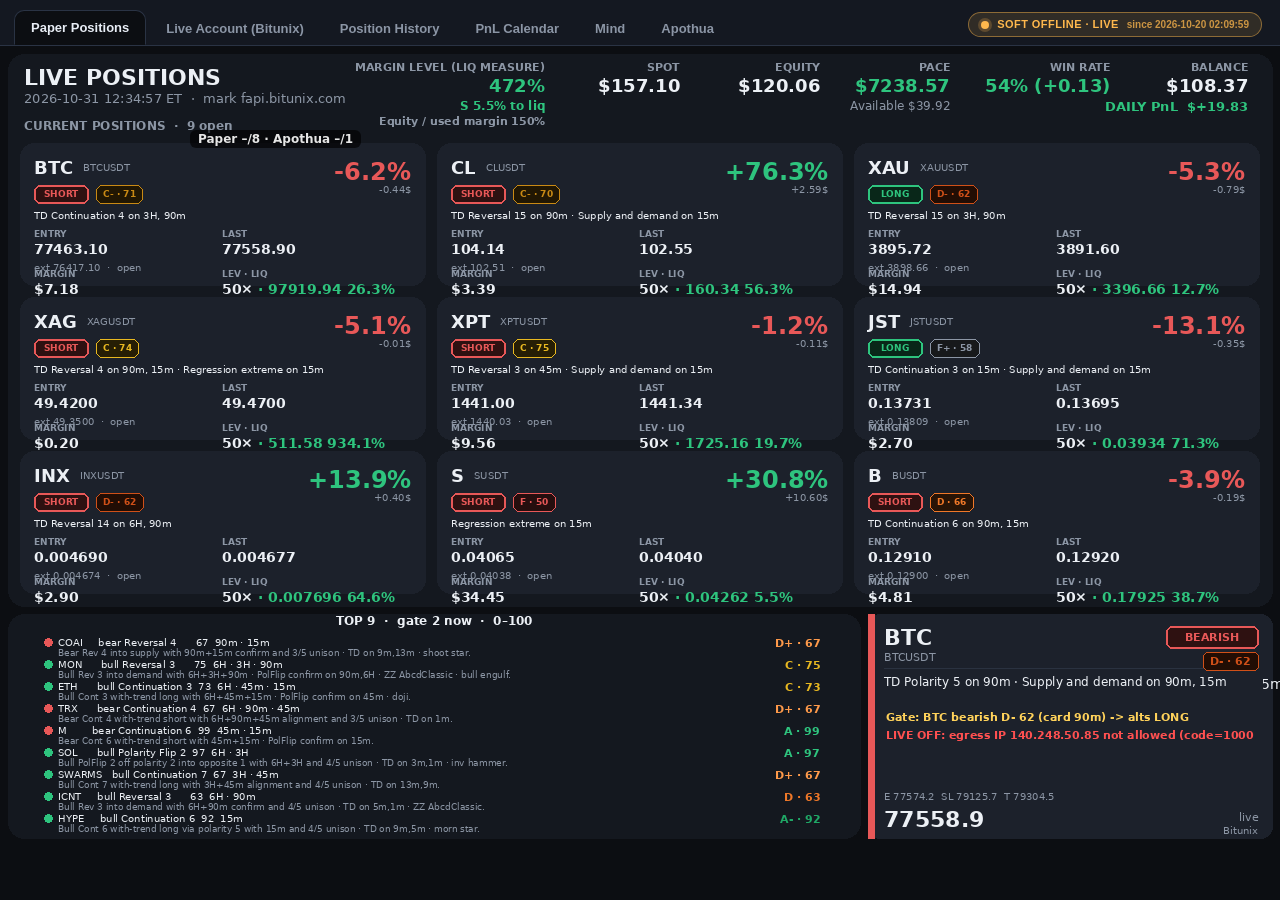
==== commit dd21955b: "board snapshot 2026-10-31 12:36:58 EDT" ====
--- a/live-positions.html
+++ b/live-positions.html
@@ -266,6 +266,99 @@
   .mpanel .ro { color: var(--muted); font-size: 11px; margin-top: 6px; }
   #mind-box .quiet { color: var(--muted); padding: 40px 0; text-align: center; font-size: 15px;
     font-family: -apple-system, BlinkMacSystemFont, "Segoe UI", sans-serif; }
+
+  /* Apothua tab — local chat (chat.py :8787), Chill t233u */
+  #apothua-wrap {
+    height: 100%; display: flex; flex-direction: column;
+    padding: 12px 14px 16px; gap: 10px; min-height: 0;
+  }
+  #apothua-head {
+    display: flex; align-items: baseline; gap: 14px; flex-wrap: wrap;
+    color: var(--muted); font-size: 12px;
+  }
+  #apothua-head strong { color: var(--white); font-weight: 600; }
+  #apothua-box {
+    flex: 1 1 auto; min-height: 280px; overflow-y: auto;
+    background: var(--panel); border: 1px solid var(--line); border-radius: 12px;
+    padding: 12px 14px;
+  }
+  /* Chill 11:56 PM ET 10/28: pending Apothua proposals with Approve / Reject */
+  #apothua-props:empty { display: none; }
+  #apothua-props { margin: 0 0 8px; display: flex; flex-direction: column; gap: 6px; }
+  #apothua-props .prop { background: var(--card); border: 1px solid var(--accent); border-radius: 10px; padding: 8px 12px;
+    font-size: 13px; color: #cfd6e2; white-space: pre-wrap; word-break: break-word; }
+  #apothua-props .prop .live { color: var(--bear, #ff6b6b); font-weight: 700; }
+  #apothua-props .prop button { margin: 6px 8px 0 0; padding: 4px 12px; border-radius: 8px; border: 1px solid var(--line);
+    background: var(--panel); color: var(--white); cursor: pointer; }
+  #apothua-props .prop button.ok { border-color: var(--bull); }
+  #apothua-box .bubble.feed { border-color: var(--accent); }
+  #apothua-box .quiet { color: var(--muted); padding: 40px 0; text-align: center; font-size: 15px; }
+  #apothua-box .bubble {
+    max-width: 78%; margin: 8px 0; padding: 8px 12px; border-radius: 12px;
+    font-size: 13.5px; line-height: 1.45; white-space: pre-wrap; word-break: break-word;
+  }
+  #apothua-box .bubble.you {
+    margin-left: auto; background: rgba(90,160,255,0.18); border: 1px solid rgba(90,160,255,0.35);
+    color: var(--white);
+  }
+  #apothua-box .bubble.apo {
+    margin-right: auto; background: var(--card); border: 1px solid var(--line); color: #cfd6e2;
+  }
+  #apothua-box .bubble .who {
+    font-size: 10px; font-weight: 700; letter-spacing: 0.04em; text-transform: uppercase;
+    color: var(--muted); margin-bottom: 4px;
+  }
+  #apothua-box .bubble.you .who { color: var(--accent); }
+  #apothua-box .bubble.apo .who { color: var(--bull); }
+  #apothua-box .att {
+    display: flex; flex-wrap: wrap; gap: 8px; margin-top: 6px;
+  }
+  #apothua-box .att a, #apothua-box .att span {
+    font-size: 11px; color: var(--accent); text-decoration: none;
+  }
+  #apothua-box .att img {
+    max-width: 160px; max-height: 120px; border-radius: 8px; border: 1px solid var(--line); display: block;
+  }
+  #apothua-box .thinking {
+    color: var(--muted); font-size: 13px; font-style: italic; padding: 6px 0;
+  }
+  #apothua-compose {
+    display: flex; flex-direction: column; gap: 8px;
+    background: var(--panel); border: 1px solid var(--line); border-radius: 12px;
+    padding: 10px 12px;
+  }
+  #apothua-compose.drag {
+    border-color: var(--accent); box-shadow: 0 0 0 2px rgba(90,160,255,0.25);
+  }
+  #apothua-pending {
+    display: flex; flex-wrap: wrap; gap: 6px; font-size: 12px; color: var(--muted);
+  }
+  #apothua-pending .chip {
+    background: var(--card); border: 1px solid var(--line); border-radius: 8px;
+    padding: 3px 8px; display: inline-flex; align-items: center; gap: 6px;
+  }
+  #apothua-pending .chip button {
+    background: transparent; border: 0; color: var(--muted); cursor: pointer; font-size: 14px; line-height: 1;
+  }
+  #apothua-row {
+    display: flex; gap: 8px; align-items: flex-end;
+  }
+  #apothua-text {
+    flex: 1; min-height: 42px; max-height: 120px; resize: vertical;
+    background: var(--card); color: var(--white); border: 1px solid var(--line);
+    border-radius: 10px; padding: 10px 12px; font: 14px/1.4 -apple-system, BlinkMacSystemFont, "Segoe UI", sans-serif;
+  }
+  #apothua-text:focus { outline: none; border-color: var(--accent); }
+  #apothua-row button, #apothua-attach-btn {
+    background: var(--card); color: var(--white); border: 1px solid var(--line);
+    border-radius: 10px; padding: 10px 14px; font-size: 13px; font-weight: 600; cursor: pointer;
+  }
+  #apothua-row button.primary {
+    background: rgba(90,160,255,0.22); border-color: rgba(90,160,255,0.45); color: var(--accent);
+  }
+  #apothua-row button:disabled { opacity: 0.5; cursor: not-allowed; }
+  #apothua-file { display: none; }
+
   /* Liquidation chip hotspot (Chill 2026-10-14): tooltip + MT4-style red pulse */
   #liq-hot { position:absolute; left:30.5%; top:0.6%; width:13.5%; height:8.4%; border-radius:8px; cursor:help; }
   #liq-hot.red { animation: liqpulse 1s ease-in-out infinite; }
@@ -281,6 +374,7 @@
     <button class="tab" data-tab="history" role="tab" aria-selected="false">Position History</button>
     <button class="tab" data-tab="pnl" role="tab" aria-selected="false">PnL Calendar</button>
     <button class="tab" data-tab="mind" role="tab" aria-selected="false">Mind</button>
+    <button class="tab" data-tab="apothua" role="tab" aria-selected="false">Apothua</button>
     <div id="soft-offline-badge" title="Soft Offline fallback status" aria-live="polite">
       <span class="dot" aria-hidden="true"></span>
       <span class="lbl">Soft Offline · —</span>
@@ -330,6 +424,24 @@
         </div>
       </div>
     </div>
+
+    <div id="panel-apothua" class="panel" role="tabpanel">
+      <div id="apothua-wrap">
+        <div id="apothua-head"><span>Talk to <strong>Apothua</strong> · local, no Grok usage</span><span id="apothua-meta"></span></div>
+        <div id="apothua-props" aria-live="polite"></div>
+        <div id="apothua-box" aria-live="polite"><div class="quiet">Say hello to Apothua.</div></div>
+        <div id="apothua-compose">
+          <div id="apothua-pending"></div>
+          <div id="apothua-row">
+            <button type="button" id="apothua-attach-btn" title="Attach a picture or file">Attach</button>
+            <textarea id="apothua-text" rows="2" placeholder="Message Apothua…"></textarea>
+            <button type="button" class="primary" id="apothua-send">Send</button>
+          </div>
+          <input type="file" id="apothua-file" multiple>
+        </div>
+      </div>
+    </div>
+
   </div>
 </div>
 <script>
@@ -427,10 +539,12 @@
     document.getElementById('panel-pnl').classList.toggle('active', id === 'pnl');
     document.getElementById('panel-mind').classList.toggle('active', id === 'mind');
     document.getElementById('panel-acct').classList.toggle('active', id === 'acct');
+    document.getElementById('panel-apothua').classList.toggle('active', id === 'apothua');
     if (id === 'acct') refreshAcct();
     if (id === 'history') refreshHistory();
     if (id === 'pnl') refreshPnl();
     if (id === 'mind') { mindStick = true; refreshMind(); refreshMindPanels(); }
+    if (id === 'apothua') { refreshApothuaChat(true); }
   });
 });
 
@@ -794,8 +908,201 @@
     refreshMind();
     refreshMindPanels();
   }
-}
-// Deep link: live-positions.html#mind (also #history, #pnl) opens that tab.
+  if (document.getElementById('panel-apothua').classList.contains('active')) {
+    refreshApothuaChat(false);
+  }
+}
+
+/* Apothua tab — local chat via http://127.0.0.1:8787 (Chill t233u) */
+const APOTHUA_API = 'http://127.0.0.1:8787';
+let apothuaPending = [];
+let apothuaBusy = false;
+let apothuaLastSig = '';
+
+function apothuaEsc(s) {
+  return String(s == null ? '' : s)
+    .replace(/&/g, '&amp;').replace(/</g, '&lt;').replace(/>/g, '&gt;')
+    .replace(/"/g, '&quot;');
+}
+
+function renderApothuaPending() {
+  const el = document.getElementById('apothua-pending');
+  if (!el) return;
+  if (!apothuaPending.length) { el.innerHTML = ''; return; }
+  el.innerHTML = apothuaPending.map((f, i) =>
+    '<span class="chip">' + apothuaEsc(f.orig || f.name) +
+    ' <button type="button" data-i="' + i + '" title="Remove">×</button></span>'
+  ).join('');
+  el.querySelectorAll('button[data-i]').forEach(btn => {
+    btn.addEventListener('click', () => {
+      apothuaPending.splice(Number(btn.dataset.i), 1);
+      renderApothuaPending();
+    });
+  });
+}
+
+function renderApothuaTurns(turns, busy) {
+  const box = document.getElementById('apothua-box');
+  if (!box) return;
+  if (!turns.length && !busy) {
+    box.innerHTML = '<div class="quiet">Say hello to Apothua.</div>';
+    return;
+  }
+  let html = turns.map(t => {
+    const you = t.role === 'user';
+    let att = '';
+    if (t.attachments && t.attachments.length) {
+      att = '<div class="att">' + t.attachments.map(a => {
+        if (a.kind === 'image') {
+          return '<a href="' + APOTHUA_API + '/api/file?name=' + encodeURIComponent(a.name) +
+            '" target="_blank" rel="noopener"><img src="' + APOTHUA_API + '/api/file?name=' +
+            encodeURIComponent(a.name) + '" alt="' + apothuaEsc(a.name) + '"></a>';
+        }
+        return '<a href="' + APOTHUA_API + '/api/file?name=' + encodeURIComponent(a.name) +
+          '" target="_blank" rel="noopener">' + apothuaEsc(a.name) + '</a>';
+      }).join('') + '</div>';
+    }
+    return '<div class="bubble ' + (you ? 'you' : 'apo') + (t.feed ? ' feed' : '') + '"><div class="who">' +
+      (you ? 'You' : (t.feed ? 'Apothua · ' + apothuaEsc(t.kind || 'report') : 'Apothua')) + '</div>' + apothuaEsc(t.content || '') + att + '</div>';
+  }).join('');
+  if (busy) html += '<div class="thinking">Apothua is thinking…</div>';
+  const stick = box.scrollTop + box.clientHeight >= box.scrollHeight - 40;
+  box.innerHTML = html;
+  if (stick) box.scrollTop = box.scrollHeight;
+}
+
+/* Chill 11:56 PM ET 10/28: proposals approve only from this tab (Origin = board) or Chill's terminal */
+let apothuaPropSig = '';
+async function refreshApothuaProposals() {
+  const el = document.getElementById('apothua-props');
+  if (!el) return;
+  try {
+    const r = await fetch(APOTHUA_API + '/api/proposals?ts=' + Date.now(), { cache: 'no-store' });
+    const d = await r.json();
+    const ps = d.pending || [];
+    const sig = JSON.stringify(ps.map(p => p.id));
+    if (sig === apothuaPropSig) return;
+    apothuaPropSig = sig;
+    el.innerHTML = ps.map(p =>
+      '<div class="prop">' + (p.affects_live_money ? '<div class="live">Affects live money</div>' : '') +
+      apothuaEsc(p.text) + '<div><button type="button" class="ok" data-act="approve" data-id="' + apothuaEsc(p.id) +
+      '">Approve</button><button type="button" data-act="reject" data-id="' + apothuaEsc(p.id) + '">Reject</button></div></div>'
+    ).join('');
+    el.querySelectorAll('button[data-act]').forEach(btn => {
+      btn.addEventListener('click', async () => {
+        const p = ps.find(x => x.id === btn.dataset.id) || {};
+        const q = btn.dataset.act === 'approve'
+          ? 'Approve ' + btn.dataset.id + '?' + (p.affects_live_money ? '\n\nThis affects LIVE MONEY.' : '') + '\n\nApothua will run exactly the stored plan.'
+          : 'Reject ' + btn.dataset.id + '?';
+        if (!confirm(q)) return;
+        btn.disabled = true;
+        try {
+          await fetch(APOTHUA_API + '/api/approve', { method: 'POST', headers: { 'Content-Type': 'application/json' },
+            body: JSON.stringify({ id: btn.dataset.id, action: btn.dataset.act }) });
+        } catch (e) {}
+        apothuaPropSig = '';
+        refreshApothuaProposals(); refreshApothuaChat(true);
+      });
+    });
+  } catch (e) { el.innerHTML = ''; apothuaPropSig = ''; }
+}
+
+async function refreshApothuaChat(force) {
+  refreshApothuaProposals();
+  try {
+    const r = await fetch(APOTHUA_API + '/api/history?ts=' + Date.now(), { cache: 'no-store' });
+    if (!r.ok) throw new Error('HTTP ' + r.status);
+    const d = await r.json();
+    apothuaBusy = !!d.busy;
+    const turns = d.turns || [];
+    const sig = JSON.stringify(turns.slice(-10)) + '|' + apothuaBusy;
+    if (!force && sig === apothuaLastSig) return;
+    apothuaLastSig = sig;
+    renderApothuaTurns(turns, apothuaBusy);
+    const meta = document.getElementById('apothua-meta');
+    if (meta) meta.textContent = apothuaBusy ? 'thinking…' : (turns.length ? turns.length + ' turns' : '');
+    const send = document.getElementById('apothua-send');
+    if (send) send.disabled = apothuaBusy;
+  } catch (e) {
+    const box = document.getElementById('apothua-box');
+    if (box && force) {
+      box.innerHTML = '<div class="quiet">Chat server offline. Watchdog should restart chat.py.</div>';
+    }
+  }
+}
+
+async function apothuaUploadFiles(fileList) {
+  for (const file of fileList) {
+    if (file.size > 15 * 1024 * 1024) {
+      alert(file.name + ' is over 15 MB');
+      continue;
+    }
+    const fd = new FormData();
+    fd.append('file', file, file.name);
+    const r = await fetch(APOTHUA_API + '/api/upload', { method: 'POST', body: fd });
+    const d = await r.json();
+    if (!r.ok || !d.ok) throw new Error(d.error || ('upload failed ' + r.status));
+    apothuaPending.push(d);
+  }
+  renderApothuaPending();
+}
+
+async function sendApothua() {
+  const ta = document.getElementById('apothua-text');
+  const text = (ta && ta.value || '').trim();
+  if (!text && !apothuaPending.length) return;
+  if (apothuaBusy) return;
+  const files = apothuaPending.map(f => f.name);
+  apothuaPending = [];
+  renderApothuaPending();
+  if (ta) ta.value = '';
+  try {
+    const r = await fetch(APOTHUA_API + '/api/send', {
+      method: 'POST',
+      headers: { 'Content-Type': 'application/json' },
+      body: JSON.stringify({ text: text, files: files })
+    });
+    const d = await r.json();
+    if (r.status === 409) { refreshApothuaChat(true); return; }
+    if (!r.ok || !d.ok) throw new Error(d.error || ('send failed ' + r.status));
+    apothuaBusy = true;
+    refreshApothuaChat(true);
+  } catch (e) {
+    alert('Send failed: ' + e.message);
+  }
+}
+
+(function wireApothua() {
+  const attachBtn = document.getElementById('apothua-attach-btn');
+  const fileInp = document.getElementById('apothua-file');
+  const sendBtn = document.getElementById('apothua-send');
+  const ta = document.getElementById('apothua-text');
+  const compose = document.getElementById('apothua-compose');
+  if (!attachBtn || !fileInp || !sendBtn) return;
+  attachBtn.addEventListener('click', () => fileInp.click());
+  fileInp.addEventListener('change', async () => {
+    try { await apothuaUploadFiles(Array.from(fileInp.files || [])); }
+    catch (e) { alert(e.message); }
+    fileInp.value = '';
+  });
+  sendBtn.addEventListener('click', sendApothua);
+  if (ta) {
+    ta.addEventListener('keydown', (ev) => {
+      if (ev.key === 'Enter' && !ev.shiftKey) { ev.preventDefault(); sendApothua(); }
+    });
+  }
+  if (compose) {
+    compose.addEventListener('dragover', (ev) => { ev.preventDefault(); compose.classList.add('drag'); });
+    compose.addEventListener('dragleave', () => compose.classList.remove('drag'));
+    compose.addEventListener('drop', async (ev) => {
+      ev.preventDefault(); compose.classList.remove('drag');
+      try { await apothuaUploadFiles(Array.from(ev.dataTransfer.files || [])); }
+      catch (e) { alert(e.message); }
+    });
+  }
+})();
+
+// Deep link: live-positions.html#mind (also #history, #pnl, #apothua) opens that tab.
 (function () {
   const h = (location.hash || '').replace('#', '');
   const b = h && document.querySelector('.tab[data-tab="' + h + '"]');
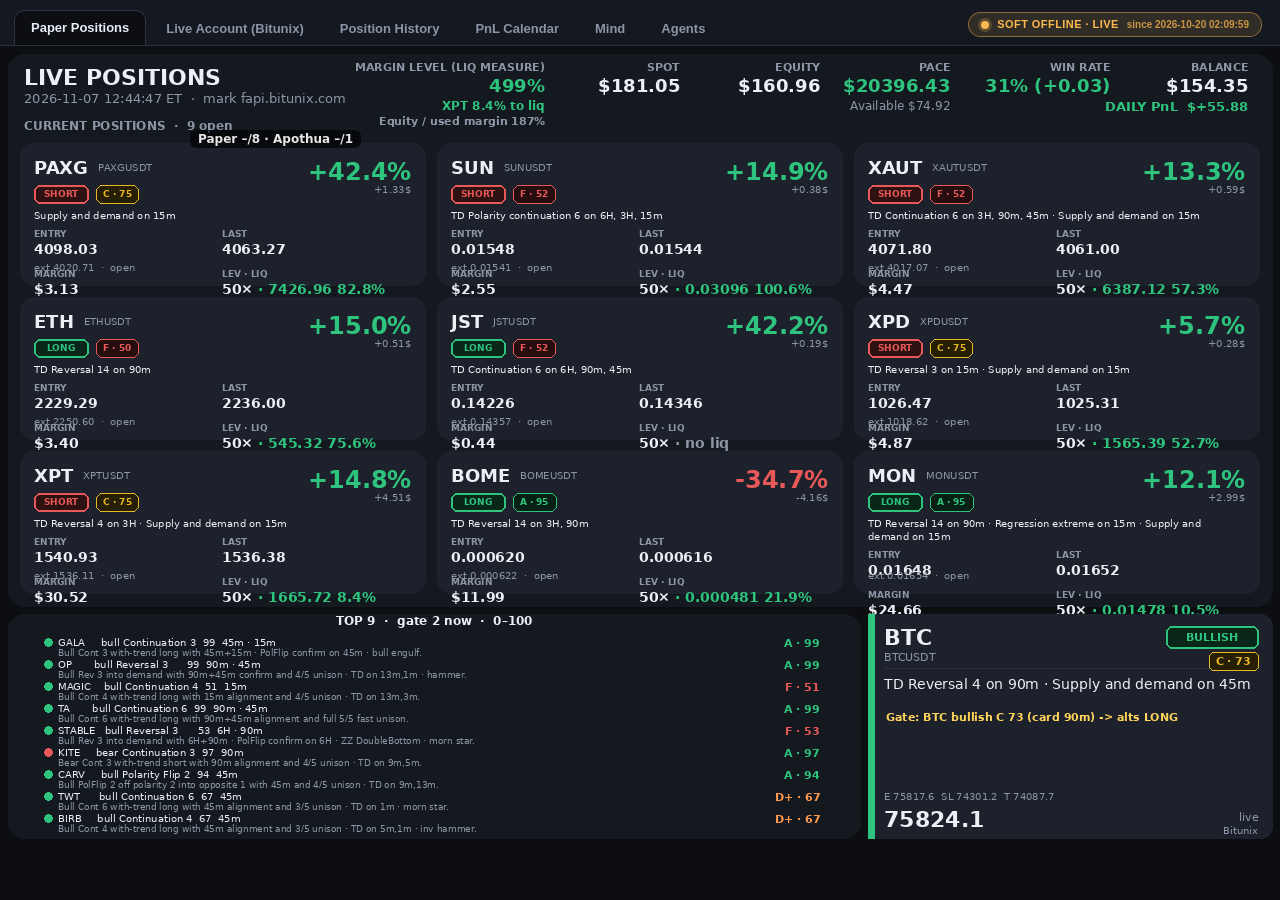
==== commit f44afca4: "board snapshot 2026-11-07 12:44:54 EST" ====
--- a/live-positions.html
+++ b/live-positions.html
@@ -258,6 +258,28 @@
   .mpanel .chipline strong { color: var(--white); }
   .mpanel details { border-top: 1px solid rgba(42,51,68,0.6); padding: 4px 0; }
   .mpanel summary { cursor: pointer; color: var(--white); font-weight: 600; }
+  /* creations_20261102 (Chill t297u): Creations panel (read-only; no approve/delete buttons) */
+  #mp-creations { grid-column: 1 / -1; }
+  #mp-creations #cr-body { max-height: 520px; }
+  #cr-controls { display: flex; flex-wrap: wrap; gap: 6px 10px; align-items: center; margin: 0 0 8px; }
+  #cr-status button { padding: 3px 10px; margin-right: 4px; border-radius: 999px; border: 1px solid var(--line); background: transparent;
+    color: var(--muted); font: inherit; font-size: 12px; cursor: pointer; }
+  #cr-status button.on { border-color: var(--accent); color: var(--white); font-weight: 600; }
+  #cr-type, #cr-q { background: transparent; color: var(--white); border: 1px solid var(--line); border-radius: 8px; padding: 3px 8px; font: inherit; font-size: 12px; }
+  #cr-q { min-width: 220px; }
+  .cr-row { border-top: 1px solid rgba(42,51,68,0.6); padding: 5px 0; }
+  .cr-row .cr-top { display: flex; gap: 8px; flex-wrap: wrap; align-items: baseline; }
+  .cr-row .cr-what { color: var(--white); font-weight: 600; word-break: break-word; }
+  .cr-row .cr-meta { color: var(--muted); font-size: 11.5px; }
+  .cr-row .cr-why, .cr-row .cr-rm { font-size: 12px; margin-top: 1px; }
+  .cr-row .cr-rm { color: #ffb0a0; }
+  .cr-st { font-size: 10.5px; font-weight: 700; text-transform: uppercase; letter-spacing: 0.04em; padding: 0 6px; border-radius: 6px; border: 1px solid var(--line); }
+  .cr-st.active { color: #7ee0a0; border-color: rgba(126,224,160,0.5); }
+  .cr-st.modified { color: #ffd27a; border-color: rgba(255,210,122,0.5); }
+  .cr-st.removed { color: #ff9f7a; border-color: rgba(255,159,122,0.5); }
+  .cr-st.deleted { color: #ff7a7a; border-color: rgba(255,122,122,0.5); }
+  .cr-nr { color: var(--muted); font-style: italic; }
+  #mp-shadow { margin-top: 8px; }
   .mpanel details pre { white-space: pre-wrap; word-break: break-word; margin: 4px 0 6px; font: 12px/1.45 -apple-system, BlinkMacSystemFont, "Segoe UI", sans-serif; color: #cfd6e2; }
   .mpanel .ph { color: var(--bull); } .mpanel .off { color: var(--muted); }
   .mpanel .idea { padding: 4px 0; border-bottom: 1px solid rgba(42,51,68,0.45); }
@@ -353,6 +375,14 @@
     background: var(--card); color: var(--white); border: 1px solid var(--line);
     border-radius: 10px; padding: 10px 14px; font-size: 13px; font-weight: 600; cursor: pointer;
   }
+  /* Chill t284u Nov 2: Agents tab picker */
+  #agent-pick { display: flex; gap: 6px; flex-wrap: wrap; margin: 0 0 8px; }
+  #agent-pick button { padding: 4px 12px; border-radius: 999px; border: 1px solid var(--line); background: transparent;
+    color: var(--muted); font: inherit; font-size: 13px; cursor: pointer; }
+  #agent-pick button.on { border-color: var(--accent); color: var(--white); font-weight: 600; }
+  #agent-pick button .dot { display: inline-block; width: 6px; height: 6px; border-radius: 50%; background: var(--accent); margin-left: 6px; vertical-align: middle; }
+  #agent-role { color: var(--muted); font-size: 12px; margin: -4px 0 8px; }
+  #apothua-props-label { color: var(--muted); font-size: 12px; margin: 0 0 4px; }
   #apothua-row button.primary {
     background: rgba(90,160,255,0.22); border-color: rgba(90,160,255,0.45); color: var(--accent);
   }
@@ -374,7 +404,7 @@
     <button class="tab" data-tab="history" role="tab" aria-selected="false">Position History</button>
     <button class="tab" data-tab="pnl" role="tab" aria-selected="false">PnL Calendar</button>
     <button class="tab" data-tab="mind" role="tab" aria-selected="false">Mind</button>
-    <button class="tab" data-tab="apothua" role="tab" aria-selected="false">Apothua</button>
+    <button class="tab" data-tab="agents" role="tab" aria-selected="false" title="Chat with NeoShua Local, Apothua, APE or Apotheosis (was the Apothua tab)">Agents</button>
     <div id="soft-offline-badge" title="Soft Offline fallback status" aria-live="polite">
       <span class="dot" aria-hidden="true"></span>
       <span class="lbl">Soft Offline · —</span>
@@ -419,7 +449,16 @@
           <div class="mpanel" id="mp-soft"><h3>Current Soft Growth <span class="sub"></span></h3><div class="body">Loading…</div></div>
           <div class="mpanel" id="mp-aplus"><h3>A+ Criteria <span class="sub"></span></h3><div class="body">Loading…</div></div>
           <div class="mpanel" id="mp-ideo"><h3>Ideology <span class="sub"></span></h3><div class="body">Loading…</div></div>
-          <div class="mpanel" id="mp-shadow"><h3>Shadow account (live balance, never sends orders) <span class="sub"></span></h3><div class="body">Loading…</div></div>
+          <!-- creations_20261102 (Chill t297u): Shadow account panel renamed to Creations; shadow book kept inside (same #mp-shadow .body, same loadShadow) -->
+          <div class="mpanel" id="mp-creations"><h3>Creations · what Apothua made, why, and what happened to it <span class="sub" id="cr-sub"></span></h3>
+            <div id="cr-controls">
+              <span id="cr-status"><button type="button" data-st="" class="on">All</button><button type="button" data-st="active">Active</button><button type="button" data-st="modified">Modified</button><button type="button" data-st="removed">Removed</button><button type="button" data-st="deleted">Deleted</button></span>
+              <select id="cr-type" aria-label="Type"><option value="">All types</option></select>
+              <input id="cr-q" type="search" placeholder="Search what / why" aria-label="Search creations">
+            </div>
+            <div class="body" id="cr-body">Loading…</div>
+            <details id="mp-shadow"><summary>Shadow book <span class="sub">(was the Shadow account panel · live balance, never sends orders)</span></summary><div class="body">Loading…</div></details>
+          </div>
           <div class="mpanel" id="mp-ideas"><h3>Out-of-scope ideas <span class="sub"></span></h3><div class="body">No ideas yet.</div></div>
         </div>
       </div>
@@ -427,7 +466,15 @@
 
     <div id="panel-apothua" class="panel" role="tabpanel">
       <div id="apothua-wrap">
-        <div id="apothua-head"><span>Talk to <strong>Apothua</strong> · local, no Grok usage</span><span id="apothua-meta"></span></div>
+        <div id="apothua-head"><span>Talk to <strong id="agent-name">Apothua</strong> · local, no Grok usage</span><span id="apothua-meta"></span></div>
+        <div id="agent-pick" role="radiogroup" aria-label="Pick an agent">
+          <button type="button" data-agent="neoshua">NeoShua Local</button>
+          <button type="button" data-agent="apothua" class="on">Apothua</button>
+          <button type="button" data-agent="ape">APE</button>
+          <button type="button" data-agent="apotheosis">Apotheosis</button>
+        </div>
+        <div id="agent-role"></div>
+        <div id="apothua-props-label" style="display:none">Apothua · proposals waiting for your approval (only your Approve counts)</div>
         <div id="apothua-props" aria-live="polite"></div>
         <div id="apothua-box" aria-live="polite"><div class="quiet">Say hello to Apothua.</div></div>
         <div id="apothua-compose">
@@ -539,12 +586,12 @@
     document.getElementById('panel-pnl').classList.toggle('active', id === 'pnl');
     document.getElementById('panel-mind').classList.toggle('active', id === 'mind');
     document.getElementById('panel-acct').classList.toggle('active', id === 'acct');
-    document.getElementById('panel-apothua').classList.toggle('active', id === 'apothua');
+    document.getElementById('panel-apothua').classList.toggle('active', id === 'agents');
     if (id === 'acct') refreshAcct();
     if (id === 'history') refreshHistory();
     if (id === 'pnl') refreshPnl();
     if (id === 'mind') { mindStick = true; refreshMind(); refreshMindPanels(); }
-    if (id === 'apothua') { refreshApothuaChat(true); }
+    if (id === 'agents') { refreshApothuaChat(true); }
   });
 });
 
@@ -918,6 +965,31 @@
 let apothuaPending = [];
 let apothuaBusy = false;
 let apothuaLastSig = '';
+/* Chill t284u 9:42 AM ET Nov 2: Agents tab. Apothua keeps its own chat (/api/send, tools, proposals, approvals);
+   NeoShua Local / APE / Apotheosis go to talk.py roles via /api/agent/send (chat-only: never trade, never approve). */
+const AGENT_INFO = {
+  neoshua: { name: 'NeoShua Local', role: 'Top local authority over APE, Apotheosis and Apothua. Type "goal: …" to run its pulse/clearance cycle.' },
+  apothua: { name: 'Apothua', role: 'Desk agent — the only one that trades. Proposals and approvals live here.' },
+  ape: { name: 'APE', role: 'Watches timing, heartbeats, RAM/CPU, queues. Chat-only — never trades or approves.' },
+  apotheosis: { name: 'Apotheosis', role: 'Sacred-boundary gate and highest-good aim. Chat-only — never trades or approves.' }
+};
+let currentAgent = (function () { try { const a = localStorage.getItem('agentsTabAgent'); return AGENT_INFO[a] ? a : 'apothua'; } catch (e) { return 'apothua'; } })();
+function agentName() { return (AGENT_INFO[currentAgent] || AGENT_INFO.apothua).name; }
+function selectAgent(a) {
+  if (!AGENT_INFO[a]) return;
+  currentAgent = a;
+  try { localStorage.setItem('agentsTabAgent', a); } catch (e) {}
+  document.querySelectorAll('#agent-pick button[data-agent]').forEach(b => {
+    b.classList.toggle('on', b.dataset.agent === a); b.setAttribute('aria-checked', b.dataset.agent === a ? 'true' : 'false');
+  });
+  const nm = document.getElementById('agent-name'); if (nm) nm.textContent = agentName();
+  const rl = document.getElementById('agent-role'); if (rl) rl.textContent = AGENT_INFO[a].role;
+  const ta = document.getElementById('apothua-text'); if (ta) ta.placeholder = 'Message ' + agentName() + '…';
+  const at = document.getElementById('apothua-attach-btn'); if (at) at.style.display = a === 'apothua' ? '' : 'none';
+  if (a !== 'apothua' && apothuaPending.length) { apothuaPending = []; renderApothuaPending(); }
+  apothuaLastSig = '';
+  refreshApothuaChat(true);
+}
 
 function apothuaEsc(s) {
   return String(s == null ? '' : s)
@@ -945,7 +1017,7 @@
   const box = document.getElementById('apothua-box');
   if (!box) return;
   if (!turns.length && !busy) {
-    box.innerHTML = '<div class="quiet">Say hello to Apothua.</div>';
+    box.innerHTML = '<div class="quiet">Say hello to ' + apothuaEsc(agentName()) + '.</div>';
     return;
   }
   let html = turns.map(t => {
@@ -963,9 +1035,9 @@
       }).join('') + '</div>';
     }
     return '<div class="bubble ' + (you ? 'you' : 'apo') + (t.feed ? ' feed' : '') + '"><div class="who">' +
-      (you ? 'You' : (t.feed ? 'Apothua · ' + apothuaEsc(t.kind || 'report') : 'Apothua')) + '</div>' + apothuaEsc(t.content || '') + att + '</div>';
+      (you ? 'You' : (t.feed ? 'Apothua · ' + apothuaEsc(t.kind || 'report') : apothuaEsc(agentName()))) + '</div>' + apothuaEsc(t.content || '') + att + '</div>';
   }).join('');
-  if (busy) html += '<div class="thinking">Apothua is thinking…</div>';
+  if (busy) html += '<div class="thinking">' + apothuaEsc(agentName()) + ' is thinking…</div>';
   const stick = box.scrollTop + box.clientHeight >= box.scrollHeight - 40;
   box.innerHTML = html;
   if (stick) box.scrollTop = box.scrollHeight;
@@ -983,6 +1055,7 @@
     const sig = JSON.stringify(ps.map(p => p.id));
     if (sig === apothuaPropSig) return;
     apothuaPropSig = sig;
+    const lbl = document.getElementById('apothua-props-label'); if (lbl) lbl.style.display = ps.length ? '' : 'none';
     el.innerHTML = ps.map(p =>
       '<div class="prop">' + (p.affects_live_money ? '<div class="live">Affects live money</div>' : '') +
       apothuaEsc(p.text) + '<div><button type="button" class="ok" data-act="approve" data-id="' + apothuaEsc(p.id) +
@@ -1010,12 +1083,14 @@
 async function refreshApothuaChat(force) {
   refreshApothuaProposals();
   try {
-    const r = await fetch(APOTHUA_API + '/api/history?ts=' + Date.now(), { cache: 'no-store' });
+    const want = currentAgent;
+    const r = await fetch(APOTHUA_API + (want === 'apothua' ? '/api/history?ts=' : '/api/agent/history?agent=' + want + '&ts=') + Date.now(), { cache: 'no-store' });
     if (!r.ok) throw new Error('HTTP ' + r.status);
     const d = await r.json();
+    if (want !== currentAgent) return;
     apothuaBusy = !!d.busy;
     const turns = d.turns || [];
-    const sig = JSON.stringify(turns.slice(-10)) + '|' + apothuaBusy;
+    const sig = want + '|' + JSON.stringify(turns.slice(-10)) + '|' + apothuaBusy;
     if (!force && sig === apothuaLastSig) return;
     apothuaLastSig = sig;
     renderApothuaTurns(turns, apothuaBusy);
@@ -1057,11 +1132,17 @@
   renderApothuaPending();
   if (ta) ta.value = '';
   try {
-    const r = await fetch(APOTHUA_API + '/api/send', {
-      method: 'POST',
-      headers: { 'Content-Type': 'application/json' },
-      body: JSON.stringify({ text: text, files: files })
-    });
+    const r = currentAgent === 'apothua'
+      ? await fetch(APOTHUA_API + '/api/send', {
+          method: 'POST',
+          headers: { 'Content-Type': 'application/json' },
+          body: JSON.stringify({ text: text, files: files })
+        })
+      : await fetch(APOTHUA_API + '/api/agent/send', {
+          method: 'POST',
+          headers: { 'Content-Type': 'application/json' },
+          body: JSON.stringify({ agent: currentAgent, text: text })
+        });
     const d = await r.json();
     if (r.status === 409) { refreshApothuaChat(true); return; }
     if (!r.ok || !d.ok) throw new Error(d.error || ('send failed ' + r.status));
@@ -1086,6 +1167,8 @@
     fileInp.value = '';
   });
   sendBtn.addEventListener('click', sendApothua);
+  document.querySelectorAll('#agent-pick button[data-agent]').forEach(b => b.addEventListener('click', () => selectAgent(b.dataset.agent)));
+  selectAgent(currentAgent);
   if (ta) {
     ta.addEventListener('keydown', (ev) => {
       if (ev.key === 'Enter' && !ev.shiftKey) { ev.preventDefault(); sendApothua(); }
@@ -1102,9 +1185,21 @@
   }
 })();
 
-// Deep link: live-positions.html#mind (also #history, #pnl, #apothua) opens that tab.
+// Deep link: live-positions.html#mind (also #history, #pnl, #agents, #creations; old #shadow) opens that tab.
+// Chill t284u: old #apothua still works (alias -> Agents tab with Apothua picked); #agents-ape / #agents-neoshua / #agents-apotheosis pick that agent.
 (function () {
-  const h = (location.hash || '').replace('#', '');
+  let h = (location.hash || '').replace('#', '').toLowerCase();
+  if (h === 'apothua') { selectAgent('apothua'); h = 'agents'; }
+  // creations_20261102 (Chill t297u): #creations opens Mind and scrolls to Creations; old #shadow redirects there with the Shadow book open.
+  if (h === 'creations' || h === 'shadow') {
+    const want = h; h = 'mind';
+    setTimeout(() => {
+      if (want === 'shadow') { const sb = document.getElementById('mp-shadow'); if (sb) sb.open = true; }
+      const t = document.getElementById(want === 'shadow' ? 'mp-shadow' : 'mp-creations'); if (t) t.scrollIntoView({ block: 'start' });
+    }, 50);
+  }
+  const m = h.match(/^agents[-/:](neoshua|apothua|ape|apotheosis)$/);
+  if (m) { selectAgent(m[1]); h = 'agents'; }
   const b = h && document.querySelector('.tab[data-tab="' + h + '"]');
   if (b) b.click();
 })();
@@ -1123,6 +1218,48 @@
   } catch (e) {}
 }
 loadShadow(); setInterval(loadShadow, 10000);
+/* creations_20261102 (Chill t297u): Creations panel — read-only index from chat.py /api/creations (built from logs; nothing invented). */
+const CR = { st: '', type: '', q: '', types: null, timer: null };
+function crEsc(s) { return String(s == null ? '' : s).replace(/[&<>"']/g, c => ({'&':'&amp;','<':'&lt;','>':'&gt;','"':'&quot;',"'":'&#39;'}[c])); }
+function crTxt(s) { const t = crEsc(s); return /^reason not recorded/.test(String(s || '')) ? '<span class="cr-nr">' + t + '</span>' : t; }
+async function loadCreations() {
+  const el = document.getElementById('cr-body'); if (!el) return;
+  try {
+    const u = APOTHUA_API + '/api/creations?limit=400' + (CR.st ? '&status=' + CR.st : '') + (CR.type ? '&type=' + encodeURIComponent(CR.type) : '') +
+      (CR.q ? '&q=' + encodeURIComponent(CR.q) : '') + '&ts=' + Date.now();
+    const r = await fetch(u, { cache: 'no-store' }); const d = await r.json();
+    if (!d.ok) { el.textContent = 'Creations index error: ' + (d.error || '?'); return; }
+    const c = d.counts || {};
+    document.querySelectorAll('#cr-status button').forEach(b => {
+      const k = b.dataset.st; const n = k ? (c[k] || 0) : d.total;
+      b.textContent = (k ? k[0].toUpperCase() + k.slice(1) : 'All') + ' ' + n;
+    });
+    if (!CR.types) {
+      CR.types = Object.keys(d.types || {}).sort();
+      const sel = document.getElementById('cr-type');
+      CR.types.forEach(t => { const o = document.createElement('option'); o.value = t; o.textContent = t + ' (' + d.types[t] + ')'; sel.appendChild(o); });
+    }
+    document.getElementById('cr-sub').textContent = d.matched + ' shown · newest first · updated ' + (d.generated_et || '').replace(' ET', '') + ' ET' +
+      (d.no_reason_removed ? ' · ' + d.no_reason_removed + ' removals have no recorded reason' : '');
+    if (!d.items.length) { el.innerHTML = '<div class="cr-nr">Nothing matches.</div>'; return; }
+    el.innerHTML = d.items.map(e => {
+      let h = '<div class="cr-row"><div class="cr-top"><span class="cr-st ' + crEsc(e.status) + '">' + crEsc(e.status) + '</span>' +
+        '<span class="cr-what">' + crEsc(e.what) + '</span><span class="cr-meta">' + crEsc(e.type) + ' · ' + crEsc(e.when_et || 'time not recorded') + '</span></div>' +
+        '<div class="cr-why"><span class="cr-meta">Why:</span> ' + crTxt(e.why) + '</div>';
+      if (e.status === 'removed' || e.status === 'deleted')
+        h += '<div class="cr-rm">' + (e.status === 'deleted' ? 'Deleted' : 'Removed') + (e.removed_et ? ' ' + crEsc(e.removed_et) : '') +
+          ' · by ' + crTxt(e.removed_by) + ' · why: ' + crTxt(e.removed_why) + '</div>';
+      if (e.detail) h += '<div class="cr-meta">' + crEsc(e.detail) + '</div>';
+      return h + '</div>';
+    }).join('');
+  } catch (err) { el.textContent = 'Creations index unavailable (chat.py :8787 not reachable).'; }
+}
+document.querySelectorAll('#cr-status button').forEach(b => b.addEventListener('click', () => {
+  CR.st = b.dataset.st; document.querySelectorAll('#cr-status button').forEach(x => x.classList.toggle('on', x === b)); loadCreations();
+}));
+document.getElementById('cr-type').addEventListener('change', ev => { CR.type = ev.target.value; loadCreations(); });
+document.getElementById('cr-q').addEventListener('input', ev => { CR.q = ev.target.value.trim(); clearTimeout(CR.timer); CR.timer = setTimeout(loadCreations, 300); });
+loadCreations(); setInterval(loadCreations, 60000);
 async function loadLiq() {
   try {
     const r = await fetch(bust('positions-live.json'), {cache: 'no-store'});
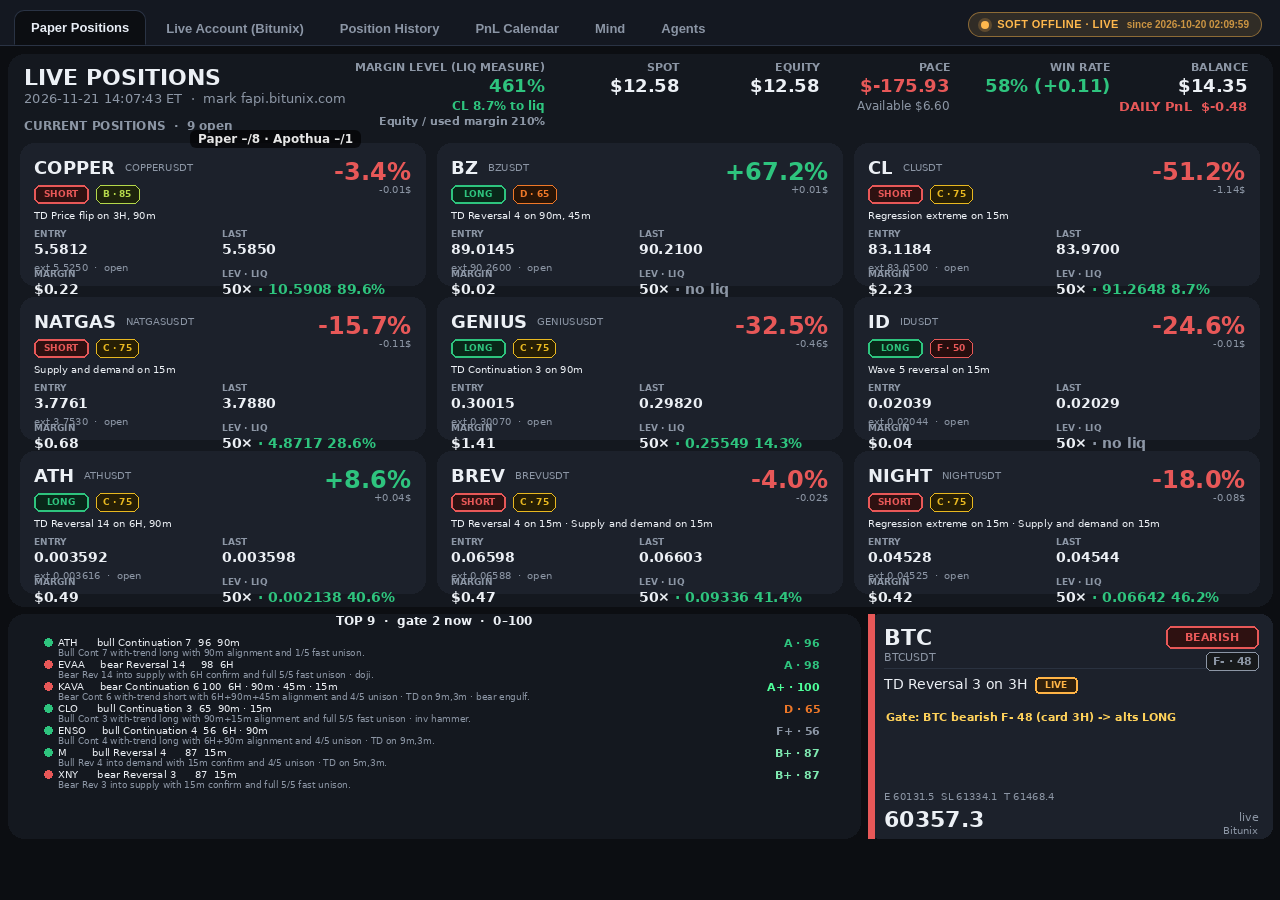
==== commit dc0449ef: "board snapshot 2026-11-21 14:07:49 EST" ====
--- a/live-positions.html
+++ b/live-positions.html
@@ -200,6 +200,29 @@
     font-weight: 600; text-transform: none; letter-spacing: 0;
     color: inherit; opacity: 0.75; font-size: 10px;
   }
+
+  /* OPT7 (Chill t391, Nov 16 2026): Thinking now + MyPlayer card at the top of Mind. Off: mind/OPT7.json growth.thinking_now / growth.myplayer */
+  #mind-top { display: grid; grid-template-columns: minmax(280px, 3fr) minmax(260px, 2fr); gap: 10px; }
+  @media (max-width: 900px) { #mind-top { grid-template-columns: 1fr; } }
+  .o7card { background: rgba(255,255,255,0.03); border: 1px solid rgba(255,255,255,0.08); border-radius: 10px; padding: 10px 12px; }
+  .o7card h3 { margin: 0 0 6px; font-size: 12px; letter-spacing: .05em; text-transform: uppercase; color: var(--muted); display:flex; justify-content:space-between; gap:8px; }
+  #think-box .tl { padding: 4px 0; border-bottom: 1px solid rgba(255,255,255,0.05); font-size: 13px; line-height: 1.4; }
+  #think-box .tl:last-child { border-bottom: 0; }
+  #think-box .tk { color: var(--accent); font-weight: 700; margin-right: 6px; font-size: 11px; text-transform: uppercase; letter-spacing: .04em; }
+  #mp-card .ovr { font-size: 40px; font-weight: 800; line-height: 1; }
+  #mp-card .row { display: flex; gap: 12px; align-items: center; }
+  #mp-card .attrs { display: grid; grid-template-columns: 1fr 1fr; gap: 3px 12px; margin-top: 8px; font-size: 12px; }
+  #mp-card .attr { display: flex; justify-content: space-between; border-bottom: 1px dotted rgba(255,255,255,0.08); }
+  #mp-card .attr b { font-variant-numeric: tabular-nums; }
+  #mp-card .badges { margin-top: 8px; display: flex; flex-wrap: wrap; gap: 4px; }
+  #mp-card .bdg { font-size: 10px; padding: 2px 6px; border-radius: 8px; border: 1px solid rgba(255,255,255,0.15); opacity: .45; }
+  #mp-card .bdg.on { opacity: 1; }
+  #mp-card .bdg.Bronze.on { border-color: #cd7f32; color: #e0a46a; } #mp-card .bdg.Silver.on { border-color: #c0c0c0; color: #ddd; }
+  #mp-card .bdg.Gold.on { border-color: #d4af37; color: #f3d36b; } #mp-card .bdg.HOF.on { border-color: #b48cff; color: #cdb4ff; }
+  #mp-card .goal { margin-top: 8px; font-size: 12px; }
+  #mp-card .bar { height: 6px; background: rgba(255,255,255,0.08); border-radius: 3px; overflow: hidden; margin: 3px 0 6px; }
+  #mp-card .bar i { display: block; height: 100%; background: var(--bull); }
+  #mp-card details { margin-top: 6px; font-size: 11px; color: var(--muted); }
 
   /* Mind tab — live trader-thought stream (mind/MIND_STREAM.jsonl) */
   #mind-wrap {
@@ -443,6 +466,10 @@
     </div>
     <div id="panel-mind" class="panel" role="tabpanel">
       <div id="mind-wrap">
+        <div id="mind-top">
+          <div class="o7card" id="think-card"><h3><span>Thinking now</span><span class="sub" id="think-meta"></span></h3><div id="think-box">Loading…</div></div>
+          <div class="o7card" id="mp-card"><h3><span>MyPlayer · career card</span><span class="sub" id="mp-meta"></span></h3><div class="body">Loading…</div></div>
+        </div>
         <div id="mind-head"><span>Trader thought · LeBron + Apothua</span><span id="mind-meta"></span></div>
         <div id="mind-box" aria-live="polite"><div class="quiet">Mind is quiet.</div></div>
         <div id="mind-panels">
@@ -590,7 +617,7 @@
     if (id === 'acct') refreshAcct();
     if (id === 'history') refreshHistory();
     if (id === 'pnl') refreshPnl();
-    if (id === 'mind') { mindStick = true; refreshMind(); refreshMindPanels(); }
+    if (id === 'mind') { mindStick = true; refreshThinking(); refreshMyPlayer(); refreshMind(); refreshMindPanels(); }
     if (id === 'agents') { refreshApothuaChat(true); }
   });
 });
@@ -940,6 +967,43 @@
   setPanel('mp-ideas', ideas.length + ' shown', h);
 }
 
+// OPT7 (Chill t391): Thinking now (polled every 3s) + MyPlayer card (every 30s). Data written by mind/opt7/run_opt7_loop.sh.
+let _o7tk = 0;
+function _o7esc(x) { return String(x == null ? '' : x).replace(/[&<>"]/g, c => ({'&':'&amp;','<':'&lt;','>':'&gt;','"':'&quot;'}[c])); }
+async function refreshThinking() {
+  const box = document.getElementById('think-box'); if (!box) return;
+  let d = null;
+  try { const r = await fetch(bust('mind/THINKING_NOW.json'), {cache: 'no-store'}); if (r.ok) d = await r.json(); } catch (e) {}
+  if (!d || !d.lines) { box.innerHTML = '<span class="sub">Thinking feed not available on this copy.</span>'; return; }
+  const age = Math.round(Date.now() / 1000 - (d.updated_ts || 0));
+  document.getElementById('think-meta').textContent = (d.updated_et || '') + (age > 120 ? ' · stale ' + age + 's' : '');
+  box.innerHTML = d.lines.map(l => `<div class="tl"><span class="tk">${_o7esc(l.k)}</span>${_o7esc(l.t)}</div>`).join('');
+}
+function _o7spark(h) {
+  if (!h || h.length < 2) return '<span class="sub">OVR history starts now (one point per hour).</span>';
+  const v = h.map(x => x.ovr), lo = Math.min(...v) - 1, hi = Math.max(...v) + 1, W = 160, H = 30;
+  const pts = v.map((y, i) => `${(i / (v.length - 1) * W).toFixed(1)},${(H - (y - lo) / (hi - lo) * H).toFixed(1)}`).join(' ');
+  return `<svg width="${W}" height="${H}" viewBox="0 0 ${W} ${H}"><polyline fill="none" stroke="currentColor" stroke-width="1.5" points="${pts}"/></svg>`;
+}
+async function refreshMyPlayer() {
+  const el = document.querySelector('#mp-card .body'); if (!el) return;
+  let d = null;
+  try { const r = await fetch(bust('mind/MYPLAYER.json'), {cache: 'no-store'}); if (r.ok) d = await r.json(); } catch (e) {}
+  if (!d || d.ovr == null) { el.innerHTML = '<span class="sub">MyPlayer card not available on this copy.</span>'; return; }
+  document.getElementById('mp-meta').textContent = d.updated_et || '';
+  const names = {shot_selection:'Shot selection', finishing:'Finishing', clutch:'Clutch', defense:'Defense', consistency:'Consistency', discipline:'Discipline', iq:'IQ'};
+  const col = v => v >= 80 ? 'var(--bull)' : v >= 60 ? '#ffc24a' : 'var(--bear)';
+  const g = d.goal || {}, gp = g.paper || {}, gl = g.live || {};
+  const pct = x => Math.max(0, Math.min(100, +x || 0));
+  el.innerHTML = `<div class="row"><div class="ovr" style="color:${col(d.ovr)}">${d.ovr}</div><div><div><b>OVR</b> · phase <b>${_o7esc(d.phase)}</b></div><div>${_o7spark(d.history)}</div></div></div>
+   <div class="attrs">${Object.keys(names).map(k => `<div class="attr"><span>${names[k]}</span><b style="color:${col(d.attributes[k])}">${d.attributes[k]}</b></div>`).join('')}</div>
+   ${d.next_phase && d.next_phase.next ? `<div class="goal">Next phase <b>${_o7esc(d.next_phase.next)}</b> · missing: ${(d.next_phase.missing || []).map(m => _o7esc(m.what) + ' ' + _o7esc(m.value) + ' / ' + _o7esc(m.target)).join(' · ') || 'nothing'}${(d.next_phase.focus_families || []).length ? '<br><span class="sub">working first on ' + d.next_phase.focus_families.map(_o7esc).join(', ') + '</span>' : ''}</div>` : ''}
+   <div class="badges">${(d.badges || []).map(b => `<span class="bdg ${_o7esc(b.tier)} ${b.earned ? 'on' : ''}" title="${_o7esc(b.why)}">${_o7esc(b.tier)} · ${_o7esc(b.name)}</span>`).join('')}</div>
+   <div class="goal">Goal $${g.usd_target || 1000} / +${g.pct_target || 1000}% · paper $${(+gp.total || 0).toFixed(2)} (${gp.pct_of_1000usd ?? '?'}% of $1000, ${gp.growth_since_baseline_pct ?? '?'}% since card start)<div class="bar"><i style="width:${pct(gp.pct_of_1000usd)}%"></i></div>
+   live $${(+gl.total || 0).toFixed(2)} (${gl.pct_of_1000usd ?? '?'}% of $1000)<div class="bar"><i style="width:${pct(gl.pct_of_1000usd)}%"></i></div></div>
+   <details><summary>How the ratings are computed</summary>${Object.keys(names).map(k => `<div><b>${names[k]}</b>: ${_o7esc((d.formulas || {})[k])}</div>`).join('')}<div>OVR = weighted: ${_o7esc(JSON.stringify(d.ovr_weights || {}))}</div></details>`;
+}
+
 let _tk = 0;
 function tick() {
   refreshPng();                       // paper positions: every 1s (changes each paper tick)
@@ -952,6 +1016,8 @@
     refreshPnl();
   }
   if (heavy && document.getElementById('panel-mind').classList.contains('active')) {
+    refreshThinking();
+    if (_o7tk++ % 10 === 0) refreshMyPlayer();
     refreshMind();
     refreshMindPanels();
   }
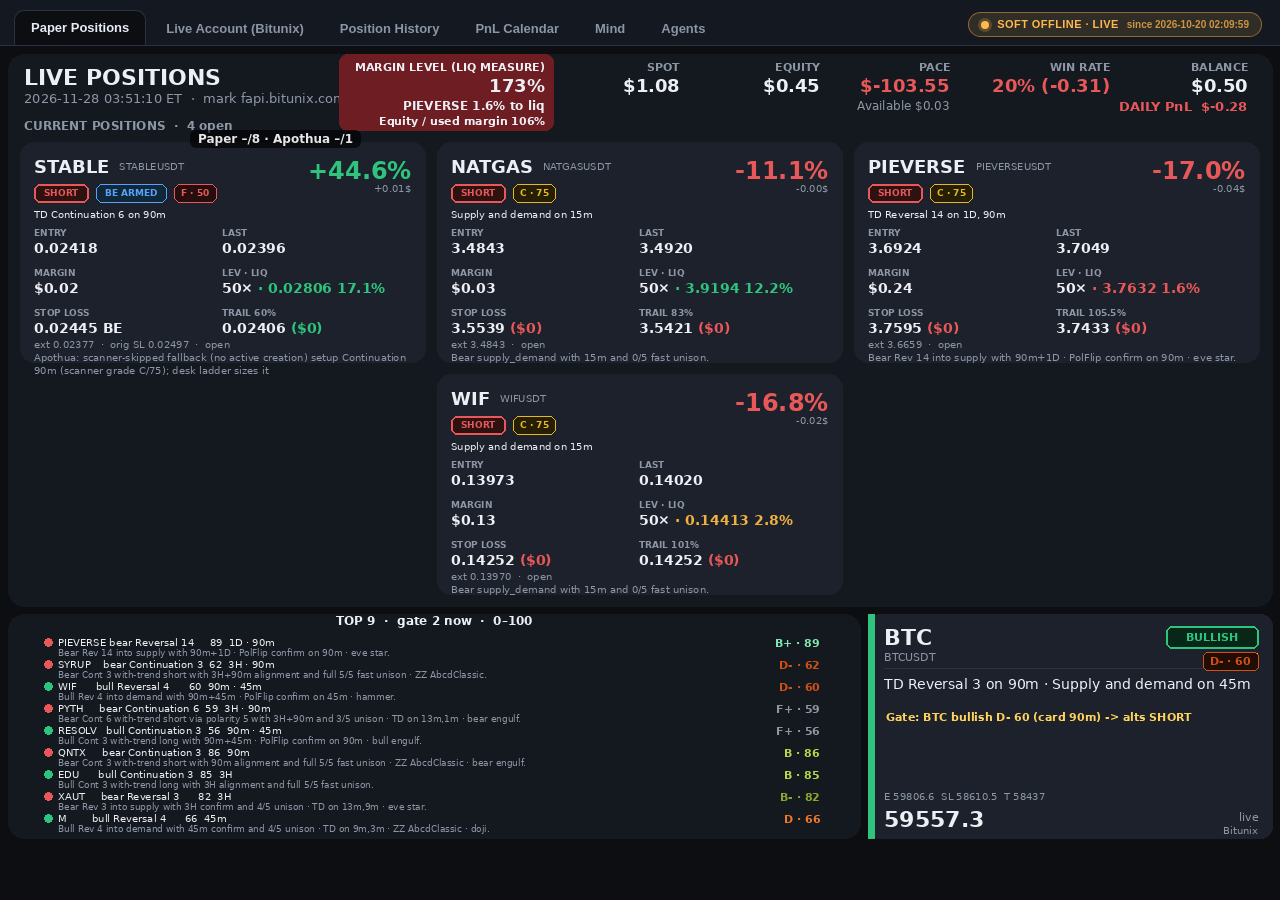
==== commit 5b5a518a: "board snapshot 2026-11-28 03:51:23 EST" ====
--- a/live-positions.html
+++ b/live-positions.html
@@ -309,6 +309,10 @@
   .mpanel .idea:last-child { border-bottom: 0; }
   .mpanel .idea .t { color: var(--muted); font-size: 11px; margin-right: 8px; }
   .mpanel .ro { color: var(--muted); font-size: 11px; margin-top: 6px; }
+  /* Chill t590u: Game plan to 99 OVR (display only) */
+  .mpanel .tag { display: inline-block; font-size: 10px; font-weight: 700; letter-spacing: 0.03em; padding: 1px 6px; border-radius: 8px; border: 1px solid rgba(255,255,255,0.18); margin-left: 6px; vertical-align: middle; }
+  .mpanel .tag.proposal { color: #ffc24a; border-color: rgba(255,194,74,0.45); }
+  .mpanel .tag.live { color: var(--bull); border-color: rgba(80,200,120,0.45); }
   #mind-box .quiet { color: var(--muted); padding: 40px 0; text-align: center; font-size: 15px;
     font-family: -apple-system, BlinkMacSystemFont, "Segoe UI", sans-serif; }
 
@@ -468,12 +472,13 @@
       <div id="mind-wrap">
         <div id="mind-top">
           <div class="o7card" id="think-card"><h3><span>Thinking now</span><span class="sub" id="think-meta"></span></h3><div id="think-box">Loading…</div></div>
-          <div class="o7card" id="mp-card"><h3><span>MyPlayer · career card</span><span class="sub" id="mp-meta"></span></h3><div class="body">Loading…</div></div>
+          <div class="o7card" id="mp-card"><h3><span>MyPlayer · career card · <a href="myplayer.html" target="_top" style="color:#ffd77a">full MyPlayer page →</a></span><span class="sub" id="mp-meta"></span></h3><div class="body">Loading…</div></div>
         </div>
         <div id="mind-head"><span>Trader thought · LeBron + Apothua</span><span id="mind-meta"></span></div>
         <div id="mind-box" aria-live="polite"><div class="quiet">Mind is quiet.</div></div>
         <div id="mind-panels">
           <div class="mpanel" id="mp-soft"><h3>Current Soft Growth <span class="sub"></span></h3><div class="body">Loading…</div></div>
+          <div class="mpanel" id="mp-ovr99"><h3>Game plan to 99 OVR <span class="sub"></span></h3><div class="body">Loading…</div></div>
           <div class="mpanel" id="mp-aplus"><h3>A+ Criteria <span class="sub"></span></h3><div class="body">Loading…</div></div>
           <div class="mpanel" id="mp-ideo"><h3>Ideology <span class="sub"></span></h3><div class="body">Loading…</div></div>
           <!-- creations_20261102 (Chill t297u): Shadow account panel renamed to Creations; shadow book kept inside (same #mp-shadow .body, same loadShadow) -->
@@ -921,7 +926,7 @@
     if (!r.ok) throw new Error('HTTP ' + r.status);
     d = await r.json();
   } catch (e) {
-    for (const id of ['mp-soft','mp-aplus','mp-ideo']) setPanel(id, '', '<span class="off">Waiting for panels… (' + escHtml(e.message) + ')</span>');
+    for (const id of ['mp-soft','mp-ovr99','mp-aplus','mp-ideo']) setPanel(id, '', '<span class="off">Waiting for panels… (' + escHtml(e.message) + ')</span>');
     return;
   }
   const sig = d.generated_et + '|' + JSON.stringify(d.src_mtimes || {});
@@ -941,6 +946,35 @@
   h += '<div class="lbl2">Floors</div><ul>' + ((s.floors || []).map(f => '<li title="' + escHtml(f.note || '') + '"><span class="' + (f.on ? 'ph' : 'off') + '">' + (f.on ? 'ON' : 'off') + '</span> ' + escHtml(f.floor) + (f.applied_et ? ' · ' + escHtml(String(f.applied_et).slice(0, 19)) : '') + '</li>').join('') || '<li class="off">none</li>') + '</ul>';
   if (s.next_best) h += '<div class="ro">Next Soft step: ' + escHtml(s.next_best) + '</div>';
   setPanel('mp-soft', 'updated ' + (s.updated_et || '—'), h);
+  // (a2) Game plan to 99 OVR (Chill t590u) — display only; OVR/GPA live from MyPlayer
+  const g = d.ovr99_gameplan || {};
+  let gh = '<div class="chipline"><span>OVR <strong>' + escHtml(g.ovr ?? '—') + '</strong>' +
+    (g.letter ? ' (' + escHtml(g.letter) + ')' : '') + '</span>' +
+    '<span>GPA <strong>' + escHtml(g.gpa ?? '—') + '</strong></span>' +
+    (g.phase ? '<span>Phase <strong>' + escHtml(g.phase) + '</strong></span>' : '') +
+    '<span>Target <strong>99 OVR / 4.0 GPA</strong></span></div>';
+  gh += '<div class="lbl2">Targets</div><ul>' + ((g.targets || []).map(t =>
+    '<li>' + escHtml(t.label || t.id || '') + ' · <strong>' + escHtml(t.target ?? '—') + '</strong></li>'
+  ).join('') || '<li class="off">none</li>') + '</ul>';
+  gh += '<div class="lbl2">Steps</div><ul>' + ((g.steps || []).map(st => {
+    const live = st.needs_chill === false || String(st.status_label || '').toLowerCase().indexOf('already live') >= 0;
+    const tag = '<span class="tag ' + (live ? 'live' : 'proposal') + '">' + escHtml(st.status_label || (live ? 'already live' : 'proposal, needs Chill')) + '</span>';
+    let body = escHtml(st.text || '');
+    if (st.id === 'defense_first' && g.defense_ovr_pts_live != null) {
+      const pts = '~' + escHtml(g.defense_ovr_pts_live) + ' OVR pts';
+      body = body.indexOf('see live defense OVR points left') >= 0
+        ? body.replace('see live defense OVR points left', pts)
+        : 'Biggest lever (' + pts + '). ' + body;
+    }
+    const prog = st.progress ? '<br/><span class="off">Progress: ' + escHtml(st.progress) + '</span>' : '';
+    return '<li><strong>' + escHtml(st.title || st.id || '') + '</strong> ' + tag + '<br/>' + body + prog + '</li>';
+  }).join('') || '<li class="off">OVR99_GAMEPLAN.json not found.</li>') + '</ul>';
+  gh += '<div class="ro">' + escHtml(g.note || 'Display only. OVR/GPA read live from MyPlayer. Proposals need Chill before any rule change.') + '</div>';
+  const gsub = [g.myplayer_updated_et ? 'MyPlayer ' + g.myplayer_updated_et : '', g.plan_updated_et ? 'plan ' + g.plan_updated_et : ''].filter(Boolean).join(' · ');
+  setPanel('mp-ovr99', gsub || '—', gh);
+  // Also list the same plan at the top of Soft and Ideology (Chill: amongst everything else there)
+  const softBody = document.querySelector('#mp-soft .body');
+  if (softBody) softBody.insertAdjacentHTML('afterbegin', '<div class="lbl2">Game plan to 99 OVR</div>' + gh + '<div class="lbl2">Current Soft Growth</div>');
   // (c) A+ criteria
   const a = d.a_plus || {};
   h = '<div class="chipline"><span>' + escHtml(a.scale || '') + '</span></div>';
@@ -959,6 +993,8 @@
     return '<details data-h="' + escHtml(sec.heading) + '"' + (open ? ' open' : '') + '><summary>' + escHtml(sec.heading) + '</summary><pre>' + escHtml(sec.text) + '</pre></details>';
   }).join('') || '<span class="off">IDEOLOGY.md not found.</span>';
   setPanel('mp-ideo', 'updated ' + (ideo.updated_et || '—'), h);
+  const ideoBody = document.querySelector('#mp-ideo .body');
+  if (ideoBody) ideoBody.insertAdjacentHTML('afterbegin', '<div class="lbl2">Game plan to 99 OVR</div>' + gh + '<div class="lbl2">Ideology</div>');
   // (d) Ideas — display only
   const ideas = (d.ideas || []).slice(-50);
   h = ideas.length ? ideas.slice().reverse().map(i => '<div class="idea"><span class="t">' + escHtml(String(i.ts_et || '').slice(5, 16)) + ' · ' + escHtml(i.author || '') + '</span>' + (i.symbol ? '<strong>' + escHtml(String(i.symbol).replace(/USDT$/, '')) + '</strong> · ' : '') + escHtml(i.text || '') + '</div>').join('')
